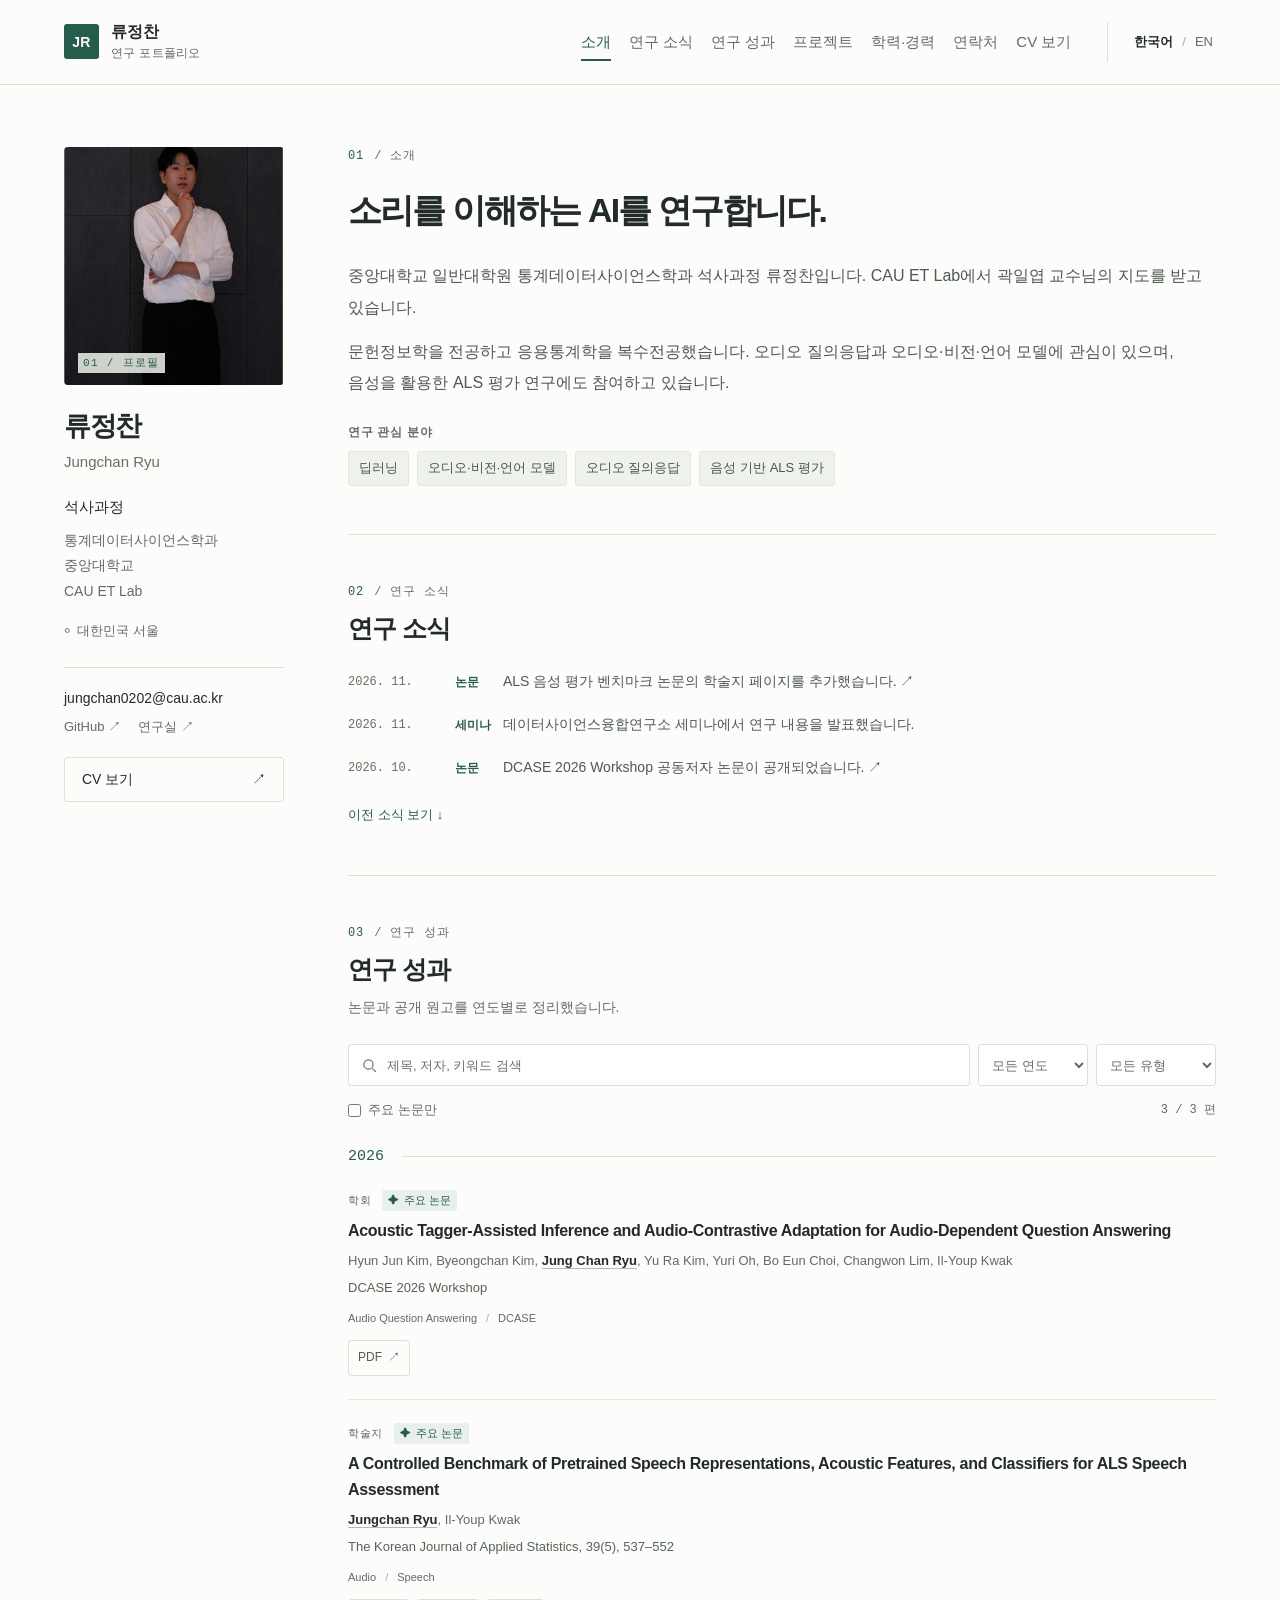
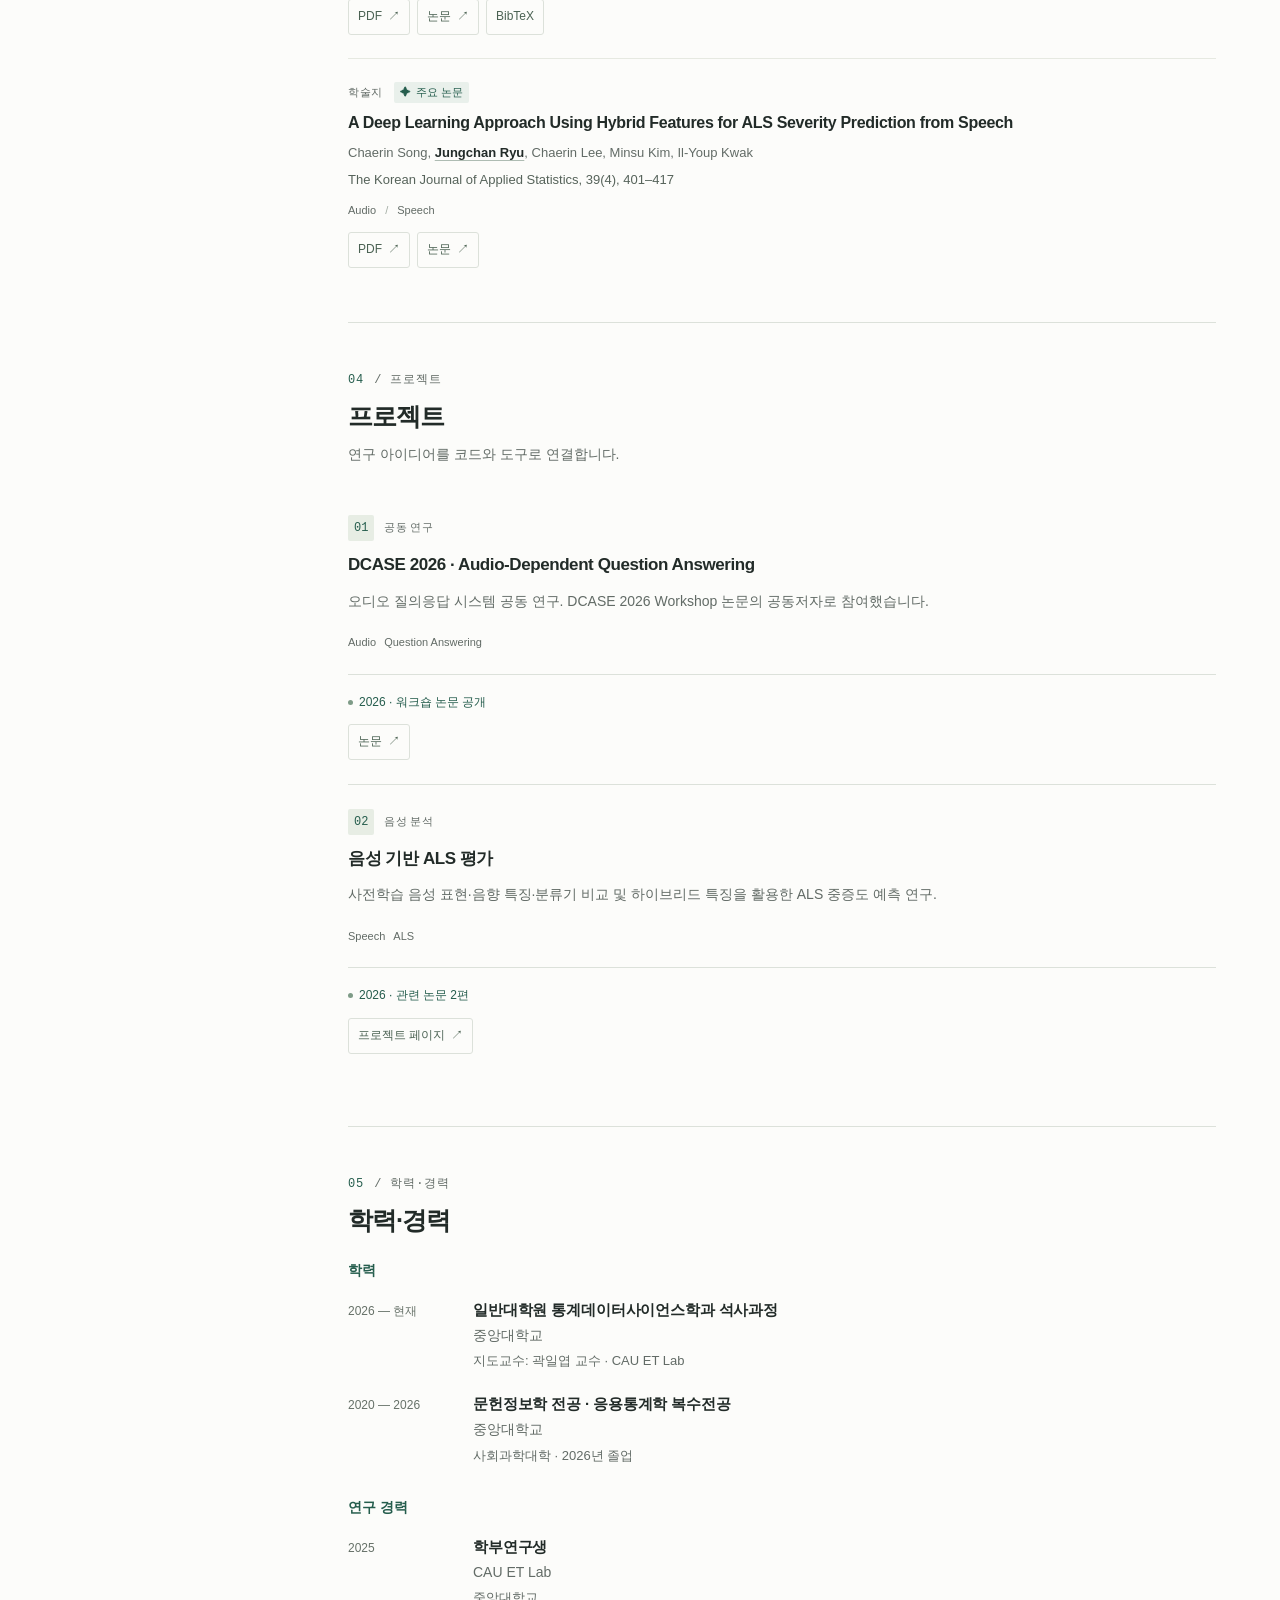
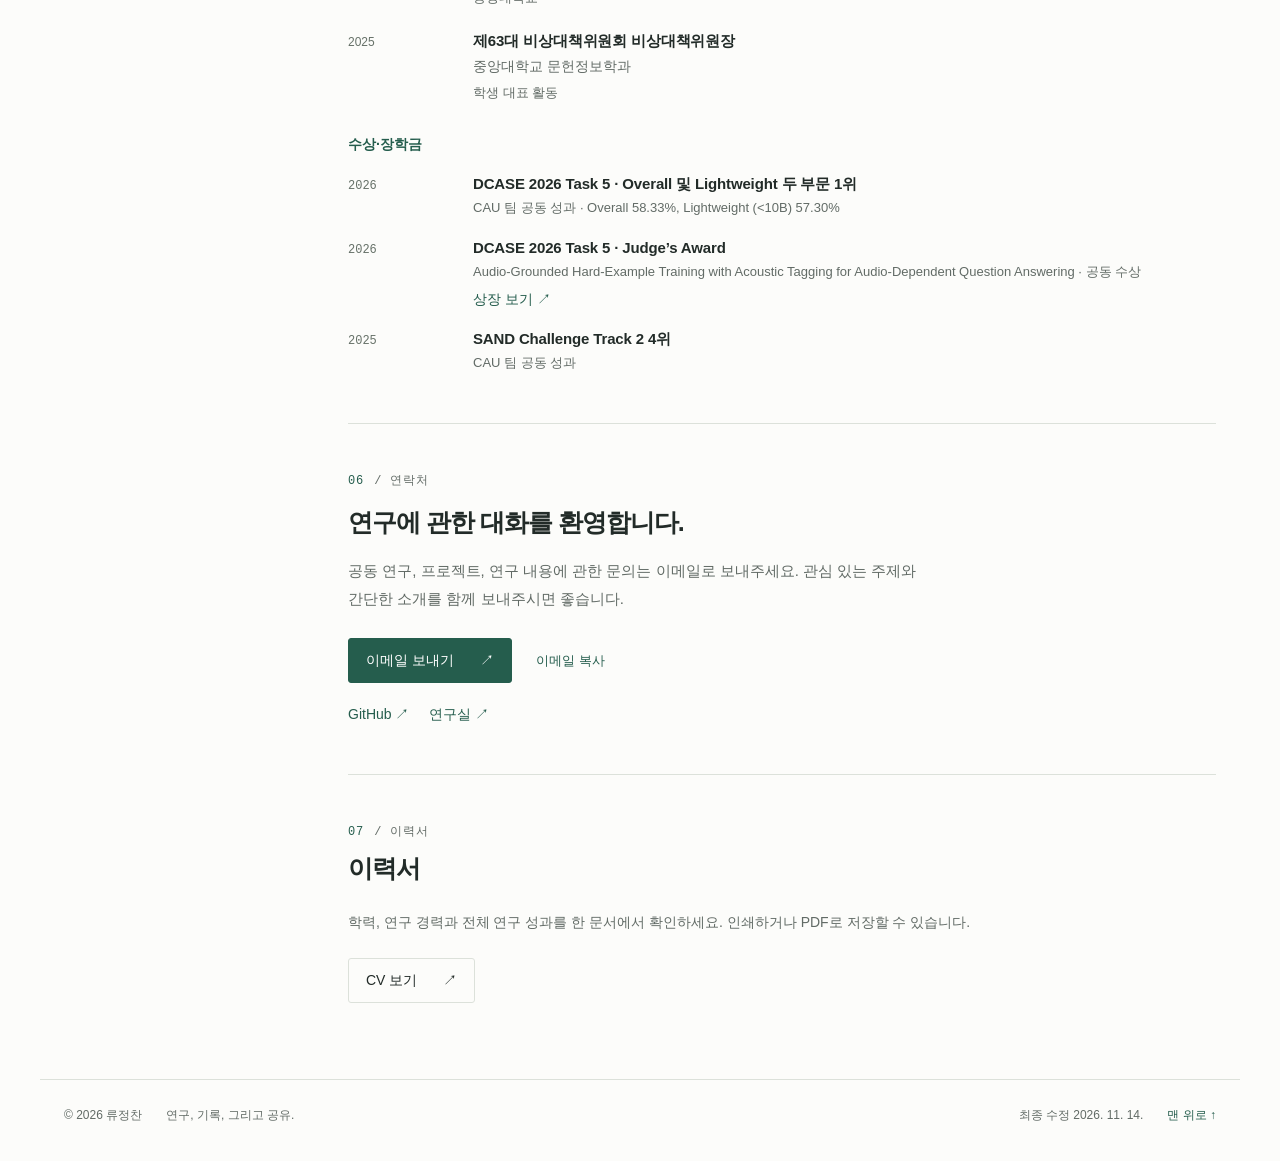
==== index.html @ 41737dcd "Create bilingual academic website" ====
<!doctype html>
<html lang="ko">
<head>
  <meta charset="utf-8">
  <meta name="viewport" content="width=device-width, initial-scale=1">
  <!-- site-meta:start (generated by tools/sync-meta.mjs) -->
  <title>류정찬 | 연구 홈페이지</title>
  <meta name="description" content="류정찬 · 중앙대학교 통계데이터사이언스학과 석사과정. 오디오 질의응답, 오디오·비전·언어 모델과 음성 분석 연구.">
  <meta name="robots" content="index, follow">
  <link rel="canonical" href="https://jc020230.github.io/">
  <meta property="og:type" content="website">
  <meta property="og:title" content="류정찬 | 연구 홈페이지">
  <meta property="og:description" content="류정찬 · 중앙대학교 통계데이터사이언스학과 석사과정. 오디오 질의응답, 오디오·비전·언어 모델과 음성 분석 연구.">
  <meta property="og:url" content="https://jc020230.github.io/">
  <meta property="og:locale" content="ko_KR">
  <!-- site-meta:end -->
  <meta name="theme-color" content="#fcfcfa">
  <link rel="icon" type="image/svg+xml" href="./assets/images/favicon.svg">
  <link rel="stylesheet" href="./assets/css/style.css">
  <script src="./assets/js/data.js" defer></script>
  <script src="./assets/js/i18n.js" defer></script>
  <script src="./assets/js/app.js" defer></script>
</head>
<body data-page="home" id="top">
  <a class="skip-link" href="#main-content" data-i18n="skip">본문으로 바로가기</a>
  <div id="demo-notice" class="demo-notice" hidden></div>
  <header class="site-header">
    <div class="header-inner">
      <a class="brand" href="./index.html" id="brand" aria-label="Home"></a>
      <button class="menu-toggle" id="menu-toggle" type="button" aria-expanded="false" aria-controls="primary-nav">
        <span class="menu-icon" aria-hidden="true"></span><span class="sr-only" data-i18n="menu">메뉴 열기</span>
      </button>
      <nav class="primary-nav" id="primary-nav" aria-label="주요 메뉴"></nav>
      <div class="language-switch" role="group" aria-label="언어 선택">
        <button type="button" data-lang="ko" aria-pressed="true" lang="ko">한국어</button>
        <span aria-hidden="true">/</span>
        <button type="button" data-lang="en" aria-pressed="false" lang="en">EN</button>
      </div>
    </div>
  </header>

  <main class="site-layout" id="main-content" tabindex="-1">
    <aside class="profile-rail" id="profile" aria-label="연구자 소개"></aside>
    <div class="main-column">
      <section id="about" class="section about-section" aria-labelledby="about-heading"></section>
      <section id="news" class="section" aria-labelledby="news-heading"></section>
      <section id="publications" class="section" aria-labelledby="publications-heading">
        <div id="publications-intro"></div>
        <form id="publication-filters" class="publication-filters" role="search">
          <div class="filter-row">
            <label class="search-field">
              <span class="sr-only" data-i18n="search">논문 검색</span>
              <svg aria-hidden="true" width="17" height="17" viewBox="0 0 24 24" fill="none"><circle cx="10.5" cy="10.5" r="6.5" stroke="currentColor" stroke-width="1.7"/><path d="m16 16 5 5" stroke="currentColor" stroke-width="1.7"/></svg>
              <input id="pub-search" type="search" autocomplete="off" placeholder="제목, 저자, 키워드 검색">
            </label>
            <label class="select-field"><span class="sr-only" data-i18n="year">연도</span><select id="pub-year"></select></label>
            <label class="select-field"><span class="sr-only" data-i18n="type">유형</span><select id="pub-type"></select></label>
          </div>
          <div class="filter-meta">
            <label class="checkbox-field"><input id="pub-selected" type="checkbox"><span data-i18n="selectedOnly">주요 논문만</span></label>
            <span id="pub-count" class="result-count" role="status" aria-live="polite" aria-atomic="true"></span>
          </div>
        </form>
        <div id="publication-list"></div>
      </section>
      <section id="projects" class="section" aria-labelledby="projects-heading"></section>
      <section id="experience" class="section" aria-labelledby="experience-heading"></section>
      <section id="contact" class="section contact-section" aria-labelledby="contact-heading"></section>
      <section id="cv" class="section cv-overview" aria-labelledby="cv-heading"></section>
    </div>
  </main>
  <footer id="site-footer" class="site-footer"></footer>
  <div id="toast" class="toast" role="status" aria-live="polite" aria-atomic="true" hidden></div>
  <noscript><div class="noscript-message">이 홈페이지는 JavaScript를 사용합니다. 브라우저에서 JavaScript를 허용해주세요.<br>This website needs JavaScript enabled to display its content.</div></noscript>
</body>
</html>
---- assets/css/style.css ----
/*
 * RESEARCH NOTES — Minimal academic portfolio
 * 색상과 폭은 아래 변수에서 수정하세요. 외부 폰트/라이브러리가 필요하지 않습니다.
 */
:root {
  --bg: #fcfcfa;
  --surface: #ffffff;
  --ink: #222b28;
  --muted: #626b66;
  --soft: #667168;
  --line: #dce1da;
  --accent: #255d4d;
  --accent-soft: #e9f0eb;
  --highlight: #eff2ec;
  --max-width: 1200px;
  --sidebar-width: 220px;
  --header-height: 84px;
  --font: -apple-system, BlinkMacSystemFont, "Segoe UI", "Noto Sans KR", "Noto Sans CJK KR", "Apple SD Gothic Neo", "Malgun Gothic", Arial, sans-serif;
  --serif: "Iowan Old Style", "Palatino Linotype", "Book Antiqua", Georgia, serif;
  --mono: "SFMono-Regular", Consolas, "Liberation Mono", monospace;
}
*, *::before, *::after { box-sizing: border-box; }
html { scroll-behavior: smooth; scroll-padding-top: 110px; }
body { margin: 0; background: var(--bg); color: var(--ink); font: 15px/1.75 var(--font); -webkit-font-smoothing: antialiased; overflow-wrap: break-word; }
body, input, button, select, textarea { font-family: var(--font); }
::selection { background: #d7e6db; color: #172a21; }
a { color: inherit; text-decoration: none; }
button, input, select { font: inherit; }
button { cursor: pointer; }
button, input, select { -webkit-tap-highlight-color: transparent; }
button:disabled { cursor: not-allowed; }
img, svg { max-width: 100%; }
img { display: block; }
h1, h2, h3, h4, p { margin: 0; }
h1, h2, h3, h4 { font-weight: 600; line-height: 1.4; }
ol, ul { margin: 0; padding: 0; list-style: none; }
[hidden] { display: none !important; }
:focus-visible { outline: 2px solid var(--accent); outline-offset: 5px; border-radius: 2px; }
.sr-only { position: absolute; width: 1px; height: 1px; margin: -1px; padding: 0; overflow: hidden; clip: rect(0, 0, 0, 0); white-space: nowrap; border: 0; }
.skip-link { position: fixed; left: 16px; top: -100px; z-index: 100; padding: 10px 16px; background: var(--accent); color: white; }
.skip-link:focus { top: 12px; }
.demo-notice { background: #edf0e9; border-bottom: 1px solid var(--line); color: #505d50; font-size: 13px; line-height: 1.6; }
.demo-inner { max-width: var(--max-width); margin: auto; padding: 7px 24px; display: flex; gap: 14px; }
.demo-inner strong { white-space: nowrap; font-weight: 600; }
.demo-inner span { opacity: .92; }
.site-header { position: sticky; top: 0; z-index: 30; border-bottom: 1px solid var(--line); background: rgba(252, 252, 250, .98);  }
.header-inner { max-width: var(--max-width); margin: auto; padding: 0 24px; min-height: var(--header-height); display: flex; align-items: center; gap: 36px; }
.brand { display: flex; align-items: center; gap: 12px; margin-right: auto; flex-shrink: 0; }
.brand-mark { background: var(--accent); color: #fff; width: 35px; height: 35px; display: grid; place-items: center; font-size: 14px; font-weight: 650; letter-spacing: .03em; border-radius: 3px; }
.brand-name { font-size: 16px; font-weight: 600; line-height: 1.3; letter-spacing: -.01em; }
.brand-name small { display: block; margin-top: 3px; font-size: 12px; font-weight: 400; color: var(--muted); letter-spacing: .025em; }
.primary-nav { display: flex; align-items: center; gap: 18px; }
.primary-nav a { padding: 9px 0; font-size: 15px; color: var(--muted); position: relative; }
.primary-nav a::after { content: ""; position: absolute; bottom: 3px; height: 2px; left: 0; width: 0; background: var(--accent); transition: width .18s; }
.primary-nav a:hover, .primary-nav a[aria-current] { color: var(--accent); }
.primary-nav a:hover::after, .primary-nav a[aria-current]::after { width: 100%; }
.language-switch { display: flex; gap: 6px; align-items: center; padding-left: 23px; border-left: 1px solid var(--line); flex-shrink: 0; }
.language-switch button { border: 0; background: transparent; padding: 6px 3px; font-size: 13px; color: var(--muted); min-height: 40px; }
.language-switch button[aria-pressed="true"] { color: var(--ink); font-weight: 700; }
.language-switch span { color: #a5aea6; font-size: 13px; }
.menu-toggle { display: none; }
.site-layout { max-width: var(--max-width); margin: auto; padding: 62px 24px 76px; display: grid; grid-template-columns: var(--sidebar-width) minmax(0, 1fr); gap: 64px; align-items: start; }
.profile-rail { position: sticky; top: 123px; min-width: 0; }
.portrait-frame { position: relative; background: #e9eeea; overflow: hidden; border-radius: 4px; aspect-ratio: 480 / 520; }
.profile-photo { width: 100%; height: 100%; object-fit: cover; }
.portrait-monogram { width: 100%; height: 100%; display: grid; place-items: center; font-family: var(--serif); font-size: 74px; color: var(--accent); }
.portrait-corner { position: absolute; bottom: 12px; left: 14px; font: 11px/1.3 var(--mono); letter-spacing: .12em; color: #255b48; padding: 3px 5px; background: rgba(240, 246, 239, .84); }
.profile-info { padding-top: 25px; }
.profile-name { font-size: 27px; font-weight: 650; letter-spacing: -.05em; line-height: 1.25; }
.profile-name-secondary { font-size: 15px; color: var(--soft); margin-top: 5px; }
.profile-role { font-size: 15px; margin-top: 19px; font-weight: 500; }
.profile-affiliation { font-size: 14px; margin-top: 7px; line-height: 1.85; color: var(--muted); }
.profile-location { font-size: 13px; color: var(--muted); margin-top: 10px; }
.profile-location span { color: var(--accent); font-size: 18px; vertical-align: -1px; margin-right: 3px; }
.profile-links { display: flex; flex-wrap: wrap; gap: 6px 17px; border-top: 1px solid var(--line); margin-top: 20px; padding-top: 18px; }
.profile-email { display: block; font-size: 14px; width: 100%; overflow-wrap: anywhere; }
.profile-email:hover, .social-link:hover { color: var(--accent); text-decoration: underline; text-underline-offset: 4px; }
.social-link { font-size: 13px; color: var(--muted); }
.button { border: 1px solid var(--line); border-radius: 3px; background: transparent; display: inline-flex; align-items: center; justify-content: center; gap: 26px; padding: 11px 17px; color: var(--ink); font-size: 14px; font-weight: 500; line-height: 1.5; min-height: 42px; transition: background .15s, border-color .15s; }
.button:hover { border-color: var(--accent); background: var(--accent-soft); }
.button-primary { color: white; border-color: var(--accent); background: var(--accent); }
.button-primary:hover { color: white; background: #1a473a; }
.button-small { padding: 8px 12px; min-height: 36px; }
.cv-link { margin-top: 18px; width: 100%; justify-content: space-between; }
.main-column { min-width: 0; }
.section { padding: 48px 0; border-bottom: 1px solid var(--line); scroll-margin-top: 105px; }
.section:first-child { padding-top: 0; }
.eyebrow { font-family: var(--mono); font-size: 12px; font-weight: 500; letter-spacing: .075em; text-transform: uppercase; color: var(--muted); display: flex; align-items: center; gap: 10px; line-height: 1.6; }
.eyebrow > span { color: var(--accent); }
.about-section h1 { font-size: clamp(28px, 2.65vw, 38px); font-weight: 600; line-height: 1.48; letter-spacing: -.055em; margin: 19px 0 25px; word-break: keep-all; text-wrap: balance; }
html[lang="en"] .about-section h1 { font-family: var(--serif); font-weight: 400; font-size: clamp(35px, 3.3vw, 49px); line-height: 1.17; letter-spacing: -.035em; }
.about-copy p { font-size: 16px; line-height: 1.95; color: #4e5952; word-break: keep-all; }
.about-copy p + p { margin-top: 13px; }
.interest-block { margin-top: 26px; }
.small-label { font-size: 12px; color: var(--muted); margin-bottom: 10px; text-transform: uppercase; letter-spacing: .06em; }
.interest-list { display: flex; flex-wrap: wrap; gap: 8px; }
.interest-list li { padding: 5px 10px; background: var(--highlight); border: 1px solid #e2e7de; border-radius: 3px; font-size: 13px; color: #43594b; }
.section-heading { display: flex; justify-content: space-between; align-items: start; margin-bottom: 25px; }
.section-heading h2 { font-size: 25px; letter-spacing: -.04em; margin-top: 10px; line-height: 1.3; }
html[lang="en"] .section-heading h2 { font-family: var(--serif); font-size: 31px; font-weight: 400; letter-spacing: -.025em; }
.section-description { color: var(--muted); font-size: 14px; margin-top: 9px; }
.news-list { display: grid; gap: 17px; }
.news-list li { display: grid; grid-template-columns: 90px minmax(0, 1fr); gap: 17px; }
.news-list time { font-family: var(--mono); font-size: 12px; color: var(--soft); padding-top: 3px; white-space: nowrap; }
.news-list li > div { display: flex; align-items: baseline; gap: 12px; }
.news-list p { font-size: 14px; line-height: 1.85; color: #4e5952; }
.news-category { color: var(--accent); font-size: 12px; font-weight: 600; white-space: nowrap; min-width: 36px; }
.news-link:hover { text-decoration: underline; text-underline-offset: 3px; }
.text-button { padding: 0; border: 0; background: transparent; color: var(--accent); font-size: 13px; line-height: 1.8; }
.text-button:hover { text-decoration: underline; text-underline-offset: 4px; }
.news-toggle { margin-top: 22px; }
.publication-filters { margin: 1px 0 24px; }
.filter-row { display: grid; grid-template-columns: minmax(0, 1fr) 110px 120px; gap: 8px; }
.search-field { border: 1px solid var(--line); background: var(--surface); display: flex; gap: 9px; align-items: center; padding: 0 12px; border-radius: 3px; }
.search-field svg { color: var(--soft); flex-shrink: 0; }
.search-field:focus-within { border-color: var(--accent); outline: 1px solid var(--accent); }
.search-field input { background: none; width: 100%; min-width: 0; border: 0; padding: 10px 0; font-size: 13px; color: var(--ink); outline: none; height: 40px; }
.search-field input::placeholder { color: var(--soft); opacity: 1; }
.select-field select { width: 100%; border: 1px solid var(--line); border-radius: 3px; height: 42px; background: var(--surface); color: var(--muted); padding: 0 9px; font-size: 13px; cursor: pointer; }
.filter-meta { display: flex; flex-wrap: wrap; justify-content: space-between; align-items: center; gap: 16px; padding-top: 13px; }
.checkbox-field { font-size: 13px; color: var(--muted); display: flex; gap: 7px; align-items: center; cursor: pointer; }
.checkbox-field input { width: 13px; height: 13px; margin: 0; accent-color: var(--accent); }
.result-count { font-size: 12px; font-family: var(--mono); color: var(--muted); }
.publication-year-group + .publication-year-group { margin-top: 24px; }
.year-heading { display: flex; align-items: center; gap: 18px; font-size: 15px; font-weight: 500; font-family: var(--mono); color: var(--accent); }
.year-heading span { flex: 1; height: 1px; background: var(--line); }
.paper-list > li { padding: 23px 0; }
.paper-list > li + li { border-top: 1px solid #e6e9e1; }
.paper-list > li:last-child { padding-bottom: 6px; }
.paper-meta { display: flex; flex-wrap: wrap; align-items: center; gap: 11px; font-size: 11px; margin-bottom: 7px; color: var(--muted); }
.type-label { text-transform: uppercase; letter-spacing: .06em; }
.selected-label { color: var(--accent); background: var(--accent-soft); border-radius: 2px; padding: 1px 6px; line-height: 1.7; }
.selected-label span { margin-right: 2px; }
.paper-title { font-size: 16px; font-weight: 600; line-height: 1.65; letter-spacing: -.02em; word-break: keep-all; }
html[lang="en"] .paper-title { letter-spacing: -.01em; line-height: 1.55; }
.paper-title-link:hover { color: var(--accent); }
.paper-authors { font-size: 13px; line-height: 1.8; margin-top: 5px; color: var(--muted); }
.author-me { color: var(--ink); font-weight: 600; text-decoration: underline; text-underline-offset: 3px; text-decoration-color: #aebcb3; }
.paper-venue { font-size: 13px; line-height: 1.85; color: #56635a; margin-top: 3px; }
.paper-note { color: var(--accent); margin-left: 10px; font-size: 12px; font-weight: 500; }
.paper-tags { display: flex; flex-wrap: wrap; gap: 9px; margin-top: 9px; font-size: 11px; color: var(--muted); }
.paper-tags span + span::before { content: "/"; padding-right: 9px; color: #a3ada4; }
.paper-actions { display: flex; flex-wrap: wrap; align-items: center; gap: 7px; margin-top: 12px; }
.paper-actions:empty { display: none; }
.resource-link { display: inline-flex; align-items: center; gap: 6px; border: 1px solid var(--line); border-radius: 3px; background: transparent; padding: 3px 9px; color: #4b6253; font-size: 12px; line-height: 1.8; min-height: 36px; }
.resource-link:hover, .resource-link[aria-expanded="true"] { background: var(--accent-soft); color: var(--accent); border-color: #bacdc0; }
.publication-panel { margin-top: 12px; padding: 16px 18px; background: #eef2ec; border-left: 2px solid #aec5b5; border-radius: 0 3px 3px 0; font-size: 14px; line-height: 1.9; color: #4a594e; }
.bib-panel-heading { display: flex; align-items: center; justify-content: space-between; margin-bottom: 8px; font-size: 12px; }
.bib-panel pre { white-space: pre-wrap; overflow-wrap: anywhere; margin: 0; font: 12px/1.75 var(--mono); }
.empty-state { text-align: center; padding: 32px 15px; color: var(--muted); font-size: 15px; border: 1px dashed var(--line); border-radius: 3px; }
.empty-state .text-button { margin-top: 12px; }
.project-grid { display: grid; grid-template-columns: 1fr; gap: 0; }
.project-card { border: 0; border-bottom: 1px solid var(--line); border-radius: 0; padding: 24px 0; display: flex; flex-direction: column; background: transparent; min-width: 0; }
.project-card:last-child { border-bottom: 0; }
.project-top { display: flex; gap: 10px; align-items: center; padding-bottom: 12px; }
.project-number { font: 12px var(--mono); color: var(--accent); background: #e7ede4; padding: 6px; border-radius: 2px; }
.project-category { font-size: 11px; text-transform: uppercase; letter-spacing: .025em; color: var(--muted); }
.project-card h3 { font-size: 17px; letter-spacing: -.025em; line-height: 1.45; margin-bottom: 10px; }
.project-card > p { font-size: 14px; line-height: 1.9; color: var(--muted); word-break: keep-all; }
.project-tags { display: flex; flex-wrap: wrap; gap: 8px; color: var(--muted); font-size: 11px; margin: 19px 0 21px; }
.project-bottom { margin-top: auto; padding-top: 13px; border-top: 1px solid var(--line); }
.project-status { font-size: 12px; color: var(--accent); }
.project-status::before { content: ""; display: inline-block; width: 5px; height: 5px; border-radius: 50%; background: #7e9b87; margin-right: 6px; vertical-align: 1px; }
.project-bottom > div { display: flex; flex-wrap: wrap; gap: 6px; }
.project-bottom > div:not(:empty) { margin-top: 10px; }
.experience-block + .experience-block { margin-top: 31px; }
.subsection-heading { font-size: 14px; font-weight: 600; margin-bottom: 18px; color: var(--accent); }
.timeline { display: grid; gap: 20px; }
.timeline li { display: grid; grid-template-columns: 104px minmax(0, 1fr); gap: 21px; }
.timeline-period { color: var(--soft); font-size: 12px; line-height: 2; }
.timeline h3, .timeline h4, .award-list h3, .award-list h4 { font-size: 15px; font-weight: 600; letter-spacing: -.01em; }
.timeline-institution { font-size: 14px; margin-top: 3px; color: var(--muted); }
.timeline-description { font-size: 13px; margin-top: 3px; color: var(--muted); }
.award-list { display: grid; gap: 17px; }
.award-list li { display: grid; grid-template-columns: 104px minmax(0, 1fr); gap: 21px; }
.award-list li > span { font-family: var(--mono); font-size: 12px; color: var(--soft); padding-top: 3px; }
.award-list p { color: var(--muted); font-size: 13px; margin-top: 3px; }
.contact-section { border-bottom: 1px solid var(--line); }
.contact-section h2 { font-size: 25px; line-height: 1.5; letter-spacing: -.04em; margin: 13px 0 15px; }
html[lang="en"] .contact-section h2 { font-family: var(--serif); font-size: 32px; font-weight: 400; }
.contact-section > p:not(.eyebrow) { font-size: 15px; color: var(--muted); max-width: 600px; line-height: 1.9; word-break: keep-all; }
.contact-actions { display: flex; align-items: center; gap: 24px; margin-top: 24px; }
.contact-links { display: flex; flex-wrap: wrap; gap: 20px; margin-top: 19px; }
.text-link { color: var(--accent); font-size: 14px; }
.text-link:hover { text-decoration: underline; text-underline-offset: 4px; }
.site-footer { max-width: var(--max-width); margin: auto; padding: 25px 24px 35px; border-top: 1px solid var(--line); display: flex; align-items: center; justify-content: space-between; gap: 20px; font-size: 12px; color: var(--muted); }
.site-footer > div { display: flex; gap: 24px; align-items: center; }
.site-footer a { color: var(--accent); }
.toast { position: fixed; bottom: 24px; left: 50%; transform: translateX(-50%); background: var(--ink); color: white; max-width: calc(100% - 32px); padding: 12px 20px; border-radius: 4px; box-shadow: 0 4px 20px #0002; font-size: 14px; z-index: 80; }
.clipboard-helper { position: fixed; left: -9999px; top: 0; }
.noscript-message { padding: 30px; margin: 30px auto; max-width: 750px; border: 1px solid var(--line); background: #fff; color: #552c1a; }
.example-label { font-size: 11px; font-weight: 500; color: #6a5541; }
.cv-overview { border-bottom: 0; padding-bottom: 0; }
#interests, #awards { scroll-margin-top: 110px; }
/* Curriculum vitae */
.cv-toolbar { gap: 22px; }
.back-link { font-size: 14px; color: var(--muted); }
.cv-sheet { max-width: 950px; margin: 42px auto 65px; padding: 50px 56px; border: 1px solid var(--line); background: white; border-radius: 3px; }
.cv-title-block { display: flex; justify-content: space-between; gap: 25px; padding-bottom: 25px; border-bottom: 2px solid var(--ink); }
.cv-title-block h1 { font-size: 38px; letter-spacing: -.04em; margin-top: 9px; }
.cv-secondary-name { color: var(--muted); margin-top: 4px; font-size: 15px; }
.cv-contact { text-align: right; color: var(--muted); font-size: 13px; line-height: 1.9; }
.cv-social { display: flex; gap: 18px; margin: 15px 0 0; flex-wrap: wrap; }
.cv-social:empty { display: none; }
.cv-section { margin-top: 29px; }
.cv-section > h2 { font-size: 16px; color: var(--accent); border-bottom: 1px solid var(--line); padding-bottom: 7px; margin-bottom: 17px; }
.cv-section > p { font-size: 14px; }
.cv-publications > li + li { margin-top: 20px; }
.paper-compact .paper-title { font-size: 15px; line-height: 1.6; }
.paper-compact .paper-meta { margin-bottom: 4px; }
.paper-compact .paper-authors, .paper-compact .paper-venue { font-size: 12px; }
.cv-project + .cv-project { margin-top: 20px; }
.cv-project h3 { font-size: 15px; margin-bottom: 5px; }
.cv-project p { font-size: 13px; color: var(--muted); }
.cv-update { font-size: 12px; color: var(--muted); margin-top: 35px; }
/* Tablet */
@media (max-width: 1050px) {
  :root { --sidebar-width: 210px; }
  .site-layout { gap: 45px; padding-top: 45px; }
  .header-inner { gap: 24px; }
  .primary-nav { gap: 18px; }
  .language-switch { padding-left: 15px; }
  .about-section h1 { font-size: 30px; }
  html[lang="en"] .about-section h1 { font-size: 40px; }
  .project-grid { grid-template-columns: 1fr; }
  .project-card { padding: 22px 0; }
  .project-top { padding-bottom: 15px; }
  .cv-sheet { margin-left: 24px; margin-right: 24px; }
}
@media (min-width: 1051px) and (max-height: 800px) {
  .profile-rail { position: static; }
}
/* Mobile */
@media (max-width: 1050px) {
  :root { --header-height: 70px; }
  html { scroll-padding-top: 85px; }
  .demo-inner { padding: 7px 20px; gap: 10px; font-size: 11px; }
  .header-inner { padding: 0 20px; gap: 14px; flex-wrap: wrap; position: relative; }
  .brand-mark { width: 31px; height: 31px; font-size: 12px; }
  .brand-name { font-size: 14px; }
  .brand-name small { font-size: 11px; }
  .language-switch { padding-left: 12px; gap: 5px; }
  .language-switch button { font-size: 12px; }
  .menu-toggle { width: 34px; height: 40px; display: grid; place-items: center; border: none; background: none; padding: 8px; order: 2; }
  .menu-icon { display: block; width: 18px; height: 11px; border-top: 1.5px solid var(--ink); border-bottom: 1.5px solid var(--ink); }
  .menu-toggle[aria-expanded="true"] .menu-icon { border-bottom: 0; transform: translateY(4px) rotate(45deg); }
  .menu-toggle[aria-expanded="true"] .menu-icon::after { content: ""; display: block; width: 18px; border-top: 1.5px solid var(--ink); transform: rotate(-90deg) translateX(1px); }
  .primary-nav { display: none; position: absolute; top: 100%; left: 0; right: 0; background: var(--bg); padding: 14px 24px 20px; border-bottom: 1px solid var(--line); box-shadow: 0 12px 18px #1b342a08; }
  .primary-nav.is-open { display: grid; grid-template-columns: repeat(2, 1fr); gap: 5px 25px; }
  .primary-nav a { font-size: 15px; }
  .site-layout { display: block; padding: 31px 24px 54px; }
  .profile-rail { position: static; display: grid; grid-template-columns: 113px minmax(0, 1fr); gap: 0 21px; padding-bottom: 30px; margin-bottom: 30px; border-bottom: 1px solid var(--line); }
  .portrait-frame { grid-row: 1 / 2; margin-top: 4px; }
  .portrait-corner { left: 6px; bottom: 6px; font-size: 8px; padding: 2px 3px; }
  .portrait-monogram { font-size: 48px; }
  .profile-info { padding: 0; }
  .profile-name { font-size: 24px; }
  .profile-name-secondary { font-size: 13px; margin-top: 2px; }
  .profile-role { font-size: 13px; margin-top: 9px; }
  .profile-affiliation { font-size: 12px; margin-top: 3px; }
  .profile-location { font-size: 12px; margin-top: 4px; }
  .profile-links { grid-column: 1 / -1; margin-top: 18px; padding-top: 0; border: 0; align-items: center; gap: 7px 18px; }
  .profile-email { width: auto; font-size: 13px; }
  .cv-link { grid-column: 1 / -1; margin-top: 14px; width: 100%; padding: 8px 13px; min-height: 37px; }
  .section { padding: 34px 0; scroll-margin-top: 85px; }
  .about-section h1 { font-size: clamp(25px, 5.7vw, 34px); margin-top: 15px; margin-bottom: 20px; line-height: 1.55; }
  html[lang="en"] .about-section h1 { font-size: clamp(32px, 8vw, 42px); line-height: 1.2; }
  .about-copy p { font-size: 15px; line-height: 1.95; }
  .interest-block { margin-top: 22px; }
  .interest-list { gap: 6px; }
  .interest-list li { font-size: 12px; padding: 4px 8px; }
  .section-heading { margin-bottom: 21px; }
  .section-heading h2 { font-size: 23px; margin-top: 8px; }
  html[lang="en"] .section-heading h2 { font-size: 28px; }
  .section-description { font-size: 13px; }
  .news-list { gap: 18px; }
  .news-list li { grid-template-columns: 77px minmax(0, 1fr); gap: 12px; }
  .news-list li > div { display: block; }
  .news-list time { font-size: 11px; padding-top: 2px; }
  .news-category { display: block; margin-bottom: 4px; font-size: 11px; }
  .news-list p { font-size: 13px; }
  .filter-row { grid-template-columns: 1fr 1fr; }
  .search-field { grid-column: 1 / -1; }
  .filter-meta { gap: 10px; }
  .paper-title { font-size: 15px; }
  .paper-authors, .paper-venue { font-size: 13px; }
  .paper-note { display: block; margin: 3px 0 0; }
  .paper-list > li { padding: 22px 0; }
  .resource-link { min-height: 40px; padding: 5px 10px; }
  .paper-tags { font-size: 11px; }
  .project-grid { grid-template-columns: 1fr; gap: 13px; }
  .project-card { padding: 21px 0; }
  .timeline li, .award-list li { grid-template-columns: 82px minmax(0, 1fr); gap: 14px; }
  .timeline h3, .timeline h4, .award-list h3, .award-list h4 { font-size: 14px; }
  .timeline-period { font-size: 11px; }
  .timeline-description, .award-list p { font-size: 12px; }
  .contact-section { padding-bottom: 34px; }
  .contact-section h2 { font-size: 23px; }
  .contact-section > p:not(.eyebrow) { font-size: 14px; }
  .site-footer { display: block; margin: 0 24px; padding: 22px 0 30px; font-size: 11px; }
  .site-footer > div { justify-content: space-between; gap: 12px; }
  .site-footer > div + div { margin-top: 9px; }
  .cv-toolbar { padding: 12px 18px; gap: 10px; flex-wrap: wrap; }
  .cv-toolbar #print-cv { order: 3; flex-basis: 100%; }
  .cv-toolbar .brand { margin-right: auto; }
  .cv-toolbar .brand-name small { display: none; }
  .cv-toolbar .back-link { display: none; }
  .cv-toolbar .button { font-size: 12px; padding: 7px 9px; }
  .cv-toolbar .language-switch { padding-left: 10px; }
  .cv-sheet { margin: 22px 16px 40px; padding: 25px 21px; }
  .cv-title-block { display: block; }
  .cv-title-block h1 { font-size: 30px; }
  .cv-contact { text-align: left; margin-top: 17px; font-size: 12px; }
  .cv-section > h2 { font-size: 15px; }
}
@media (max-width: 360px) {
  .header-inner { gap: 9px; padding-left: 16px; padding-right: 16px; }
  .brand-name small { font-size: 10px; }
  .site-layout { padding-left: 18px; padding-right: 18px; }
  .profile-rail { grid-template-columns: 95px minmax(0, 1fr); gap: 0 16px; }
  .cv-toolbar .brand-name { display: none; }
  .cv-sheet { padding: 21px 16px; }
}
@media (prefers-reduced-motion: reduce) {
  html { scroll-behavior: auto; }
  *, *::before, *::after { transition: none !important; animation: none !important; }
}
@media print {
  @page { size: A4; margin: 16mm; }
  body { background: white; color: #111; font-size: 10pt; }
  .site-header, .skip-link, .site-footer, .toast, .paper-actions, .profile-rail, .publication-filters, .news-toggle { display: none !important; }
  .demo-notice { display: block; background: white; color: #444; border: 1px solid #aaa; margin-bottom: 12px; }
  .demo-notice[hidden] { display: none !important; }
  .demo-inner { padding: 5px 9px; font-size: 8pt; }
  .cv-sheet { width: auto; max-width: none; margin: 0; border: 0; border-radius: 0; padding: 0; }
  .cv-title-block { display: flex; padding-bottom: 15px; }
  .cv-contact { text-align: right; margin: 0; }
  .cv-section { margin-top: 20px; }
  .cv-section > h2 { break-after: avoid; font-size: 12pt; margin-bottom: 12px; }
  .cv-title-block h1 { font-size: 26pt; }
  .paper, .timeline li, .award-list li, .cv-project { break-inside: avoid; }
  .cv-publications > li + li { margin-top: 13px; }
  .cv-publications .paper-meta { font-size: 7pt; }
  .cv-publications .paper-title { font-size: 10pt; }
  .cv-publications .paper-authors, .cv-publications .paper-venue { font-size: 8pt; }
  .site-layout { display: block; max-width: none; padding: 0; }
  .section { padding: 18px 0; }
  .section h1 { font-size: 22pt; }
  a { color: inherit; }
}
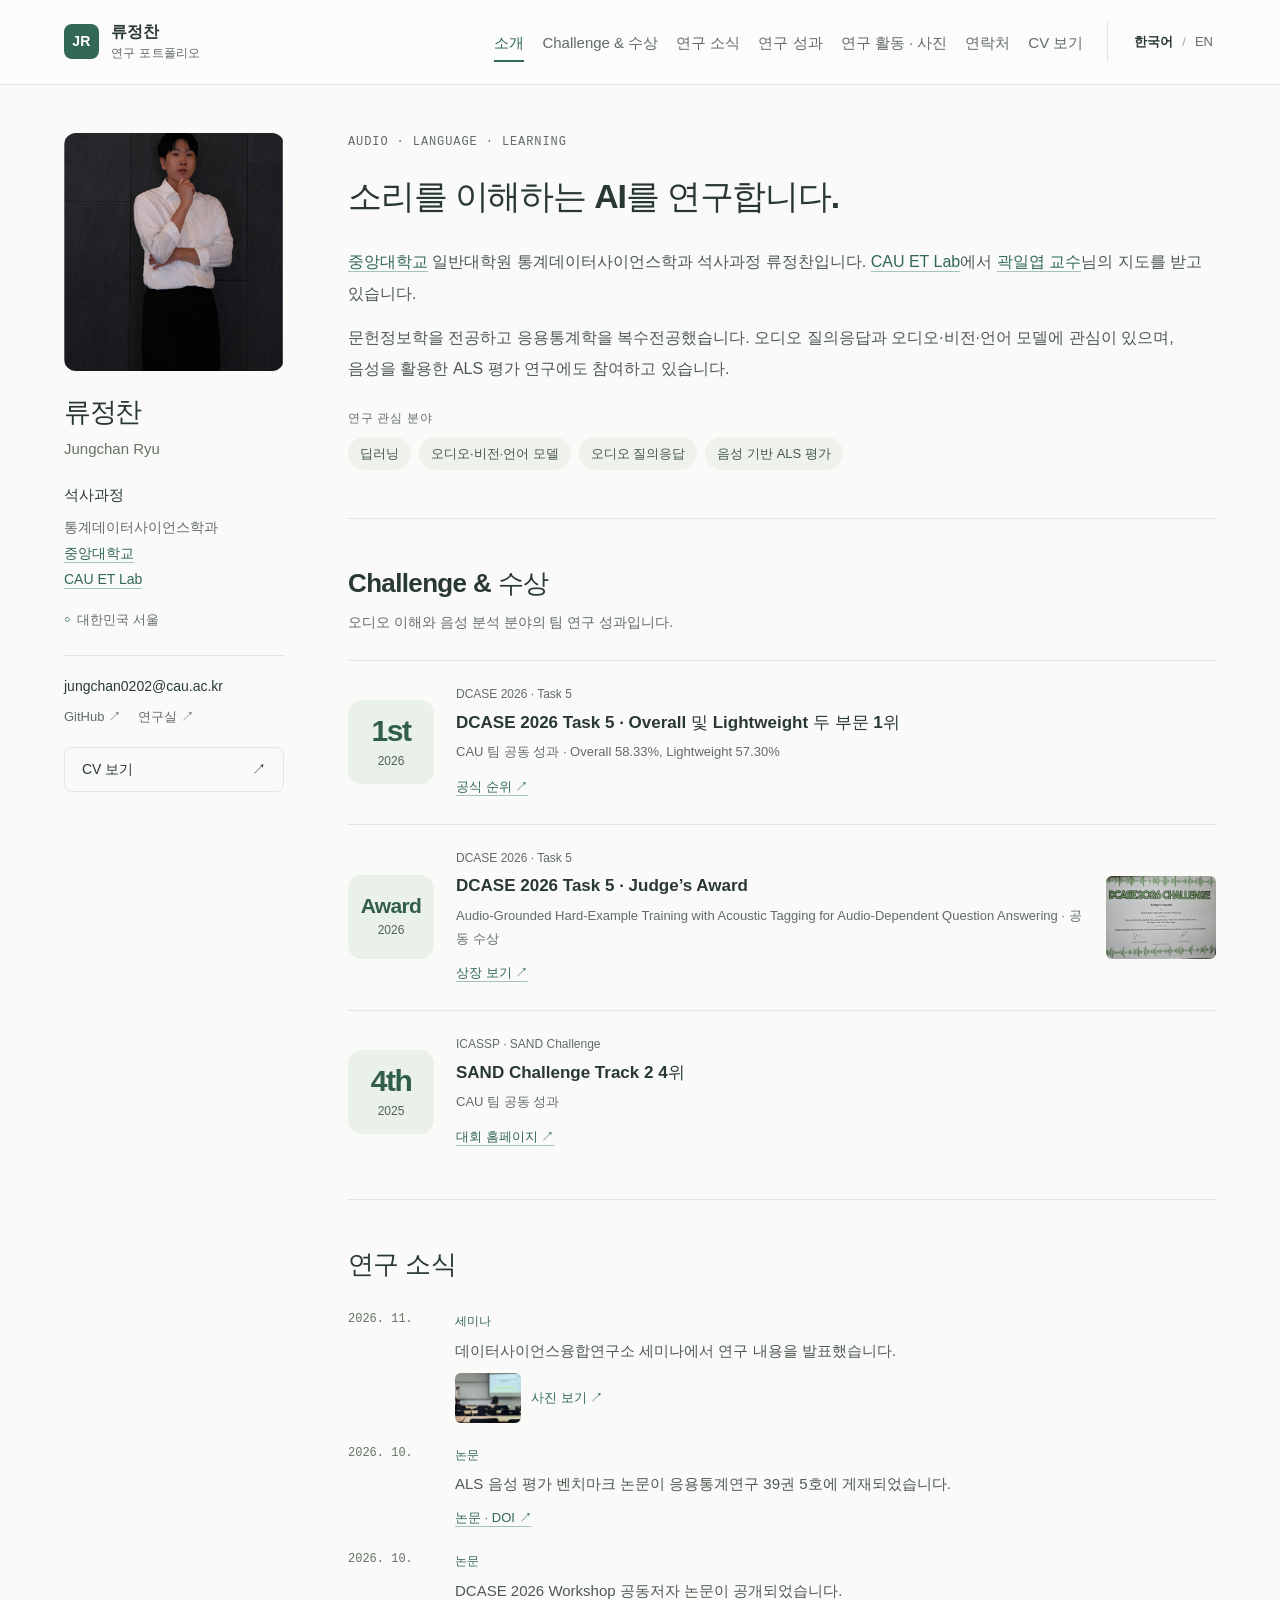
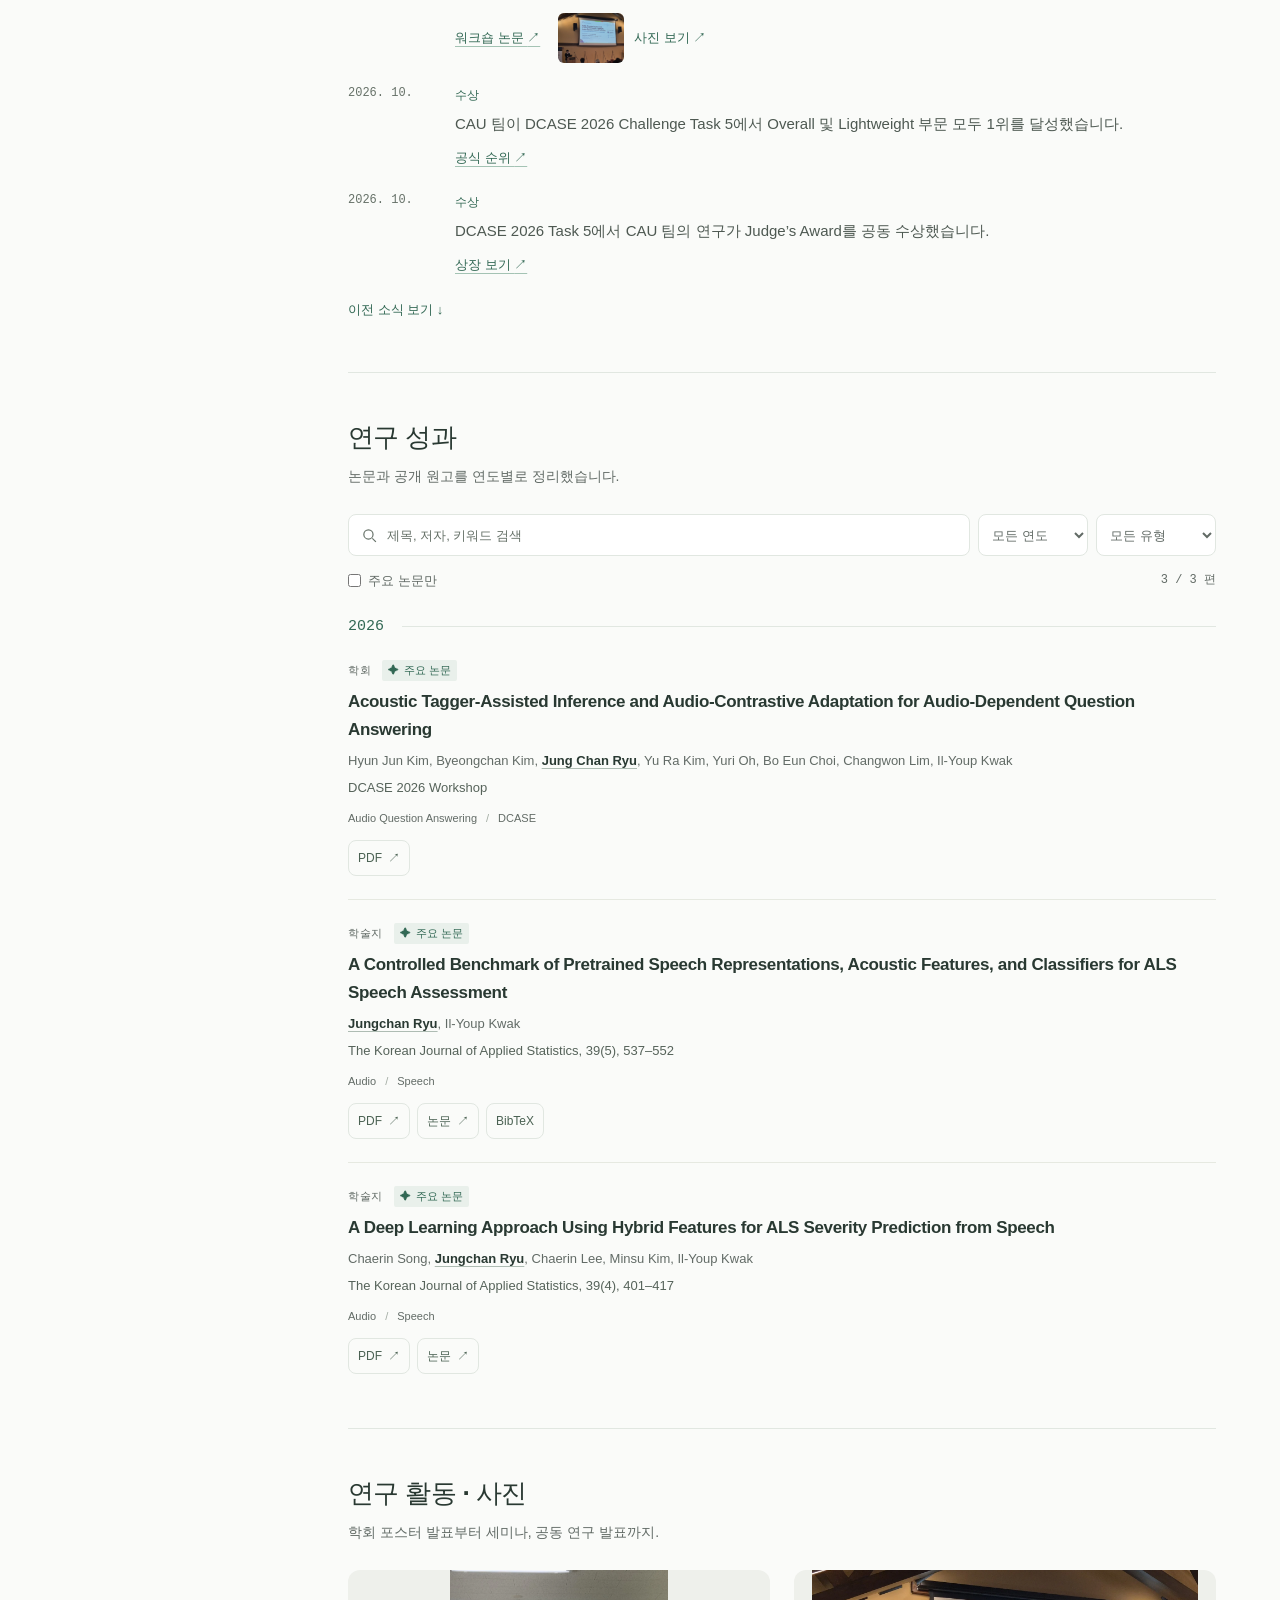
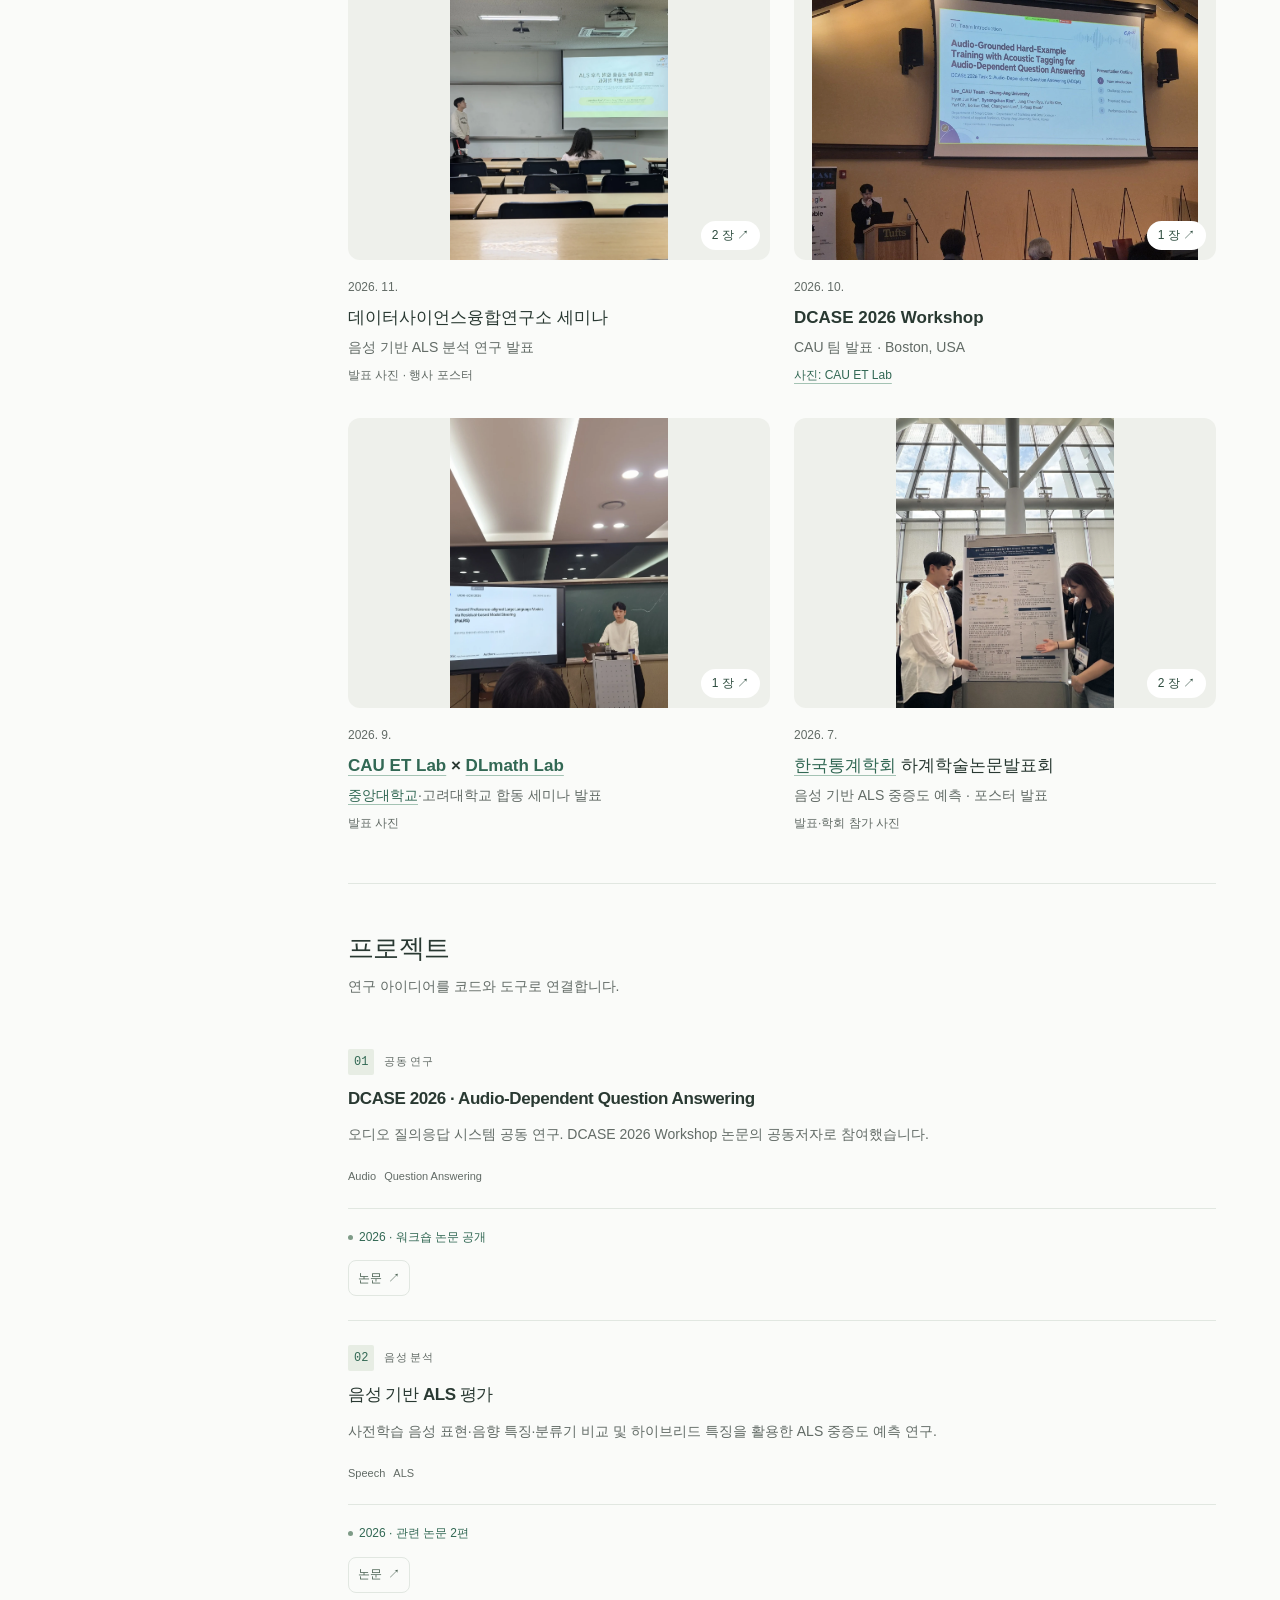
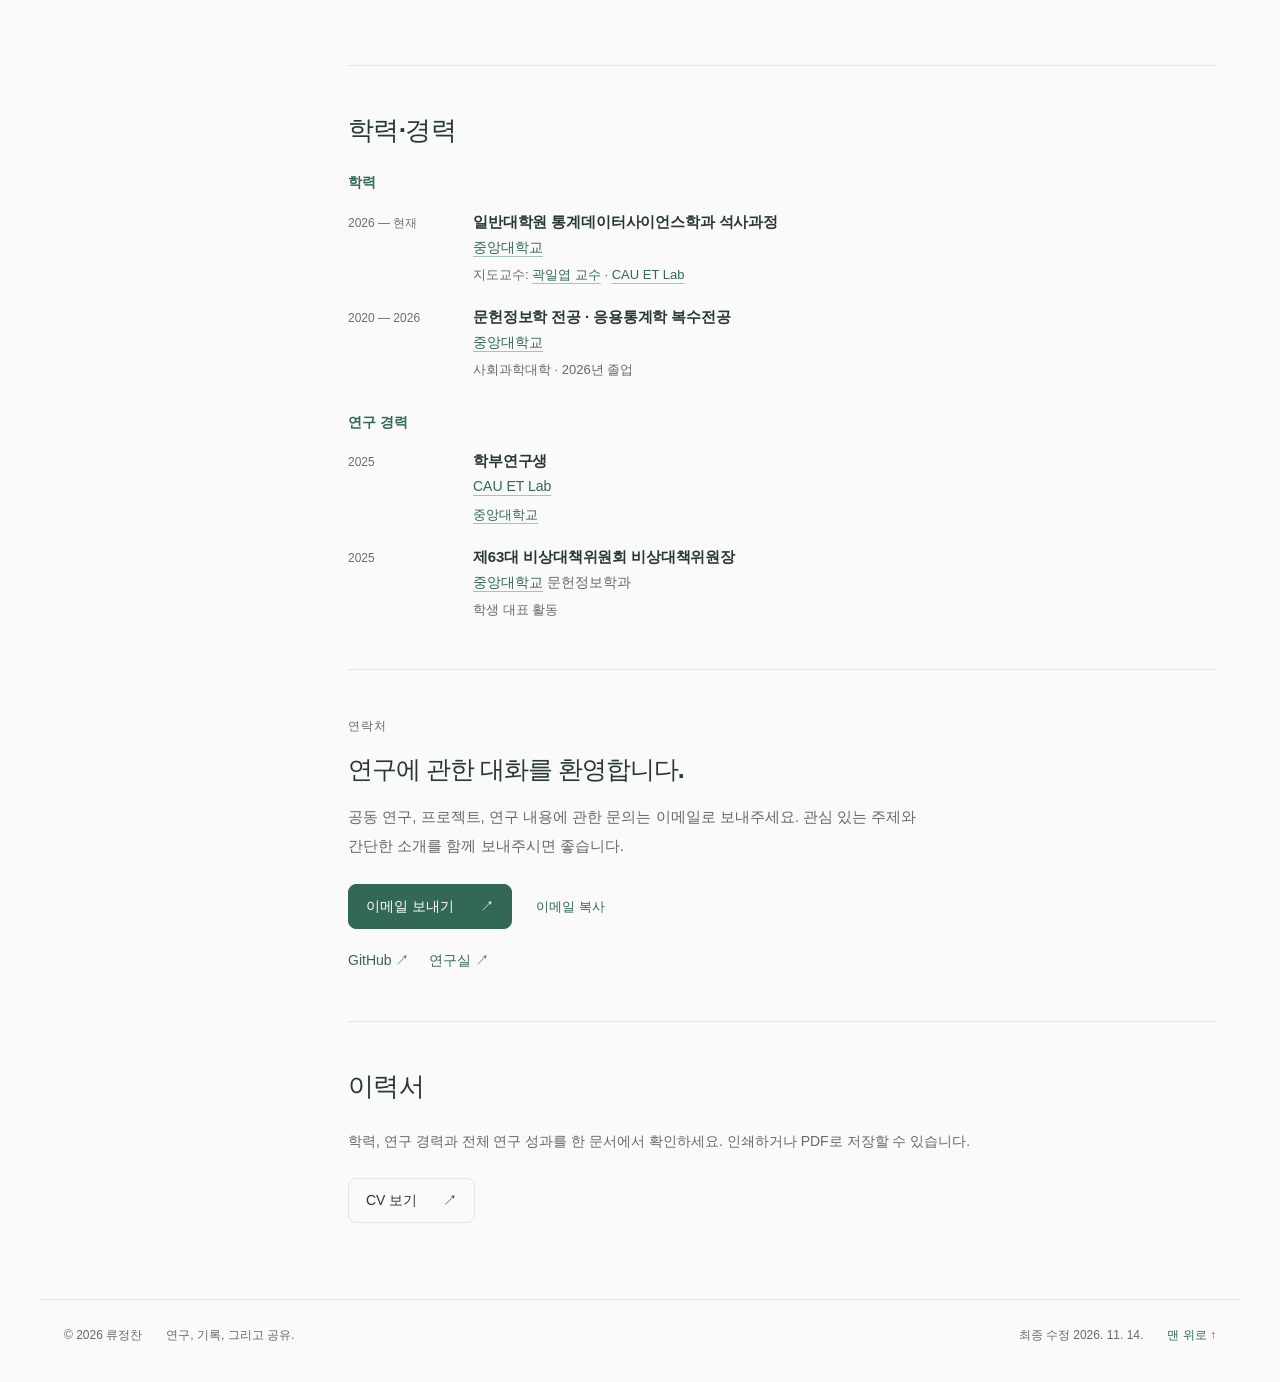
==== commit 1c84ccaf: "Refine typography and add research photos and challenge results" ====
--- a/index.html
+++ b/index.html
@@ -43,6 +43,7 @@
     <aside class="profile-rail" id="profile" aria-label="연구자 소개"></aside>
     <div class="main-column">
       <section id="about" class="section about-section" aria-labelledby="about-heading"></section>
+      <section id="challenges" class="section" aria-labelledby="challenges-heading"></section>
       <section id="news" class="section" aria-labelledby="news-heading"></section>
       <section id="publications" class="section" aria-labelledby="publications-heading">
         <div id="publications-intro"></div>
@@ -63,12 +64,19 @@
         </form>
         <div id="publication-list"></div>
       </section>
+      <section id="gallery" class="section" aria-labelledby="gallery-heading"></section>
       <section id="projects" class="section" aria-labelledby="projects-heading"></section>
       <section id="experience" class="section" aria-labelledby="experience-heading"></section>
       <section id="contact" class="section contact-section" aria-labelledby="contact-heading"></section>
       <section id="cv" class="section cv-overview" aria-labelledby="cv-heading"></section>
     </div>
   </main>
+  <dialog id="photo-dialog" class="photo-dialog" aria-labelledby="photo-dialog-title">
+    <div class="photo-dialog-header"><h2 id="photo-dialog-title"></h2><button type="button" class="button" data-action="close-photo" data-i18n="closePhotos" autofocus>닫기</button></div>
+    <img id="photo-dialog-image" alt="">
+    <p id="photo-dialog-caption"></p>
+    <div class="photo-dialog-controls"><button type="button" class="button" data-action="previous-photo" data-i18n="previousPhoto">이전 사진</button><span id="photo-dialog-count" aria-live="polite"></span><button type="button" class="button" data-action="next-photo" data-i18n="nextPhoto">다음 사진</button></div>
+  </dialog>
   <footer id="site-footer" class="site-footer"></footer>
   <div id="toast" class="toast" role="status" aria-live="polite" aria-atomic="true" hidden></div>
   <noscript><div class="noscript-message">이 홈페이지는 JavaScript를 사용합니다. 브라우저에서 JavaScript를 허용해주세요.<br>This website needs JavaScript enabled to display its content.</div></noscript>
--- a/assets/css/style.css
+++ b/assets/css/style.css
@@ -1,27 +1,34 @@
+@font-face {
+  font-family: "Pretendard";
+  src: url("../fonts/PretendardVariable.woff2") format("woff2");
+  font-weight: 100 900;
+  font-style: normal;
+  font-display: swap;
+}
 /*
  * RESEARCH NOTES — Minimal academic portfolio
  * 색상과 폭은 아래 변수에서 수정하세요. 외부 폰트/라이브러리가 필요하지 않습니다.
  */
 :root {
-  --bg: #fcfcfa;
+  --bg: #fafbf9;
   --surface: #ffffff;
-  --ink: #222b28;
+  --ink: #293932;
   --muted: #626b66;
   --soft: #667168;
-  --line: #dce1da;
-  --accent: #255d4d;
+  --line: #e1e7e1;
+  --accent: #326854;
   --accent-soft: #e9f0eb;
   --highlight: #eff2ec;
   --max-width: 1200px;
   --sidebar-width: 220px;
   --header-height: 84px;
-  --font: -apple-system, BlinkMacSystemFont, "Segoe UI", "Noto Sans KR", "Noto Sans CJK KR", "Apple SD Gothic Neo", "Malgun Gothic", Arial, sans-serif;
+  --font: "Pretendard", -apple-system, BlinkMacSystemFont, "Segoe UI", "Noto Sans KR", "Noto Sans CJK KR", "Apple SD Gothic Neo", "Malgun Gothic", Arial, sans-serif;
   --serif: "Iowan Old Style", "Palatino Linotype", "Book Antiqua", Georgia, serif;
   --mono: "SFMono-Regular", Consolas, "Liberation Mono", monospace;
 }
 *, *::before, *::after { box-sizing: border-box; }
 html { scroll-behavior: smooth; scroll-padding-top: 110px; }
-body { margin: 0; background: var(--bg); color: var(--ink); font: 15px/1.75 var(--font); -webkit-font-smoothing: antialiased; overflow-wrap: break-word; }
+body { margin: 0; background: var(--bg); color: var(--ink); font: 16px/1.8 var(--font); -webkit-font-smoothing: antialiased; overflow-wrap: break-word; }
 body, input, button, select, textarea { font-family: var(--font); }
 ::selection { background: #d7e6db; color: #172a21; }
 a { color: inherit; text-decoration: none; }
@@ -32,7 +39,7 @@
 img, svg { max-width: 100%; }
 img { display: block; }
 h1, h2, h3, h4, p { margin: 0; }
-h1, h2, h3, h4 { font-weight: 600; line-height: 1.4; }
+h1, h2, h3, h4 { font-weight: 550; line-height: 1.4; }
 ol, ul { margin: 0; padding: 0; list-style: none; }
 [hidden] { display: none !important; }
 :focus-visible { outline: 2px solid var(--accent); outline-offset: 5px; border-radius: 2px; }
@@ -44,9 +51,9 @@
 .demo-inner strong { white-space: nowrap; font-weight: 600; }
 .demo-inner span { opacity: .92; }
 .site-header { position: sticky; top: 0; z-index: 30; border-bottom: 1px solid var(--line); background: rgba(252, 252, 250, .98);  }
-.header-inner { max-width: var(--max-width); margin: auto; padding: 0 24px; min-height: var(--header-height); display: flex; align-items: center; gap: 36px; }
+.header-inner { max-width: var(--max-width); margin: auto; padding: 0 24px; min-height: var(--header-height); display: flex; align-items: center; gap: 24px; }
 .brand { display: flex; align-items: center; gap: 12px; margin-right: auto; flex-shrink: 0; }
-.brand-mark { background: var(--accent); color: #fff; width: 35px; height: 35px; display: grid; place-items: center; font-size: 14px; font-weight: 650; letter-spacing: .03em; border-radius: 3px; }
+.brand-mark { background: var(--accent); color: #fff; width: 35px; height: 35px; display: grid; place-items: center; font-size: 14px; font-weight: 550; letter-spacing: .03em; border-radius: 8px; }
 .brand-name { font-size: 16px; font-weight: 600; line-height: 1.3; letter-spacing: -.01em; }
 .brand-name small { display: block; margin-top: 3px; font-size: 12px; font-weight: 400; color: var(--muted); letter-spacing: .025em; }
 .primary-nav { display: flex; align-items: center; gap: 18px; }
@@ -59,14 +66,14 @@
 .language-switch button[aria-pressed="true"] { color: var(--ink); font-weight: 700; }
 .language-switch span { color: #a5aea6; font-size: 13px; }
 .menu-toggle { display: none; }
-.site-layout { max-width: var(--max-width); margin: auto; padding: 62px 24px 76px; display: grid; grid-template-columns: var(--sidebar-width) minmax(0, 1fr); gap: 64px; align-items: start; }
+.site-layout { max-width: var(--max-width); margin: auto; padding: 48px 24px 76px; display: grid; grid-template-columns: var(--sidebar-width) minmax(0, 1fr); gap: 64px; align-items: start; }
 .profile-rail { position: sticky; top: 123px; min-width: 0; }
-.portrait-frame { position: relative; background: #e9eeea; overflow: hidden; border-radius: 4px; aspect-ratio: 480 / 520; }
+.portrait-frame { position: relative; background: #e9eeea; overflow: hidden; border-radius: 12px; aspect-ratio: 480 / 520; }
 .profile-photo { width: 100%; height: 100%; object-fit: cover; }
-.portrait-monogram { width: 100%; height: 100%; display: grid; place-items: center; font-family: var(--serif); font-size: 74px; color: var(--accent); }
+.portrait-monogram { width: 100%; height: 100%; display: grid; place-items: center; font-family: var(--font); font-size: 74px; color: var(--accent); }
 .portrait-corner { position: absolute; bottom: 12px; left: 14px; font: 11px/1.3 var(--mono); letter-spacing: .12em; color: #255b48; padding: 3px 5px; background: rgba(240, 246, 239, .84); }
 .profile-info { padding-top: 25px; }
-.profile-name { font-size: 27px; font-weight: 650; letter-spacing: -.05em; line-height: 1.25; }
+.profile-name { font-size: 27px; font-weight: 550; letter-spacing: -.05em; line-height: 1.25; }
 .profile-name-secondary { font-size: 15px; color: var(--soft); margin-top: 5px; }
 .profile-role { font-size: 15px; margin-top: 19px; font-weight: 500; }
 .profile-affiliation { font-size: 14px; margin-top: 7px; line-height: 1.85; color: var(--muted); }
@@ -76,7 +83,7 @@
 .profile-email { display: block; font-size: 14px; width: 100%; overflow-wrap: anywhere; }
 .profile-email:hover, .social-link:hover { color: var(--accent); text-decoration: underline; text-underline-offset: 4px; }
 .social-link { font-size: 13px; color: var(--muted); }
-.button { border: 1px solid var(--line); border-radius: 3px; background: transparent; display: inline-flex; align-items: center; justify-content: center; gap: 26px; padding: 11px 17px; color: var(--ink); font-size: 14px; font-weight: 500; line-height: 1.5; min-height: 42px; transition: background .15s, border-color .15s; }
+.button { border: 1px solid var(--line); border-radius: 8px; background: transparent; display: inline-flex; align-items: center; justify-content: center; gap: 26px; padding: 11px 17px; color: var(--ink); font-size: 14px; font-weight: 500; line-height: 1.5; min-height: 42px; transition: background .15s, border-color .15s; }
 .button:hover { border-color: var(--accent); background: var(--accent-soft); }
 .button-primary { color: white; border-color: var(--accent); background: var(--accent); }
 .button-primary:hover { color: white; background: #1a473a; }
@@ -87,23 +94,23 @@
 .section:first-child { padding-top: 0; }
 .eyebrow { font-family: var(--mono); font-size: 12px; font-weight: 500; letter-spacing: .075em; text-transform: uppercase; color: var(--muted); display: flex; align-items: center; gap: 10px; line-height: 1.6; }
 .eyebrow > span { color: var(--accent); }
-.about-section h1 { font-size: clamp(28px, 2.65vw, 38px); font-weight: 600; line-height: 1.48; letter-spacing: -.055em; margin: 19px 0 25px; word-break: keep-all; text-wrap: balance; }
-html[lang="en"] .about-section h1 { font-family: var(--serif); font-weight: 400; font-size: clamp(35px, 3.3vw, 49px); line-height: 1.17; letter-spacing: -.035em; }
+.about-section h1 { font-size: clamp(28px, 2.65vw, 36px); font-weight: 550; line-height: 1.48; letter-spacing: -.035em; margin: 19px 0 25px; word-break: keep-all; text-wrap: balance; }
+html[lang="en"] .about-section h1 { font-family: var(--font); font-weight: 400; font-size: clamp(32px, 3vw, 42px); line-height: 1.17; letter-spacing: -.035em; }
 .about-copy p { font-size: 16px; line-height: 1.95; color: #4e5952; word-break: keep-all; }
 .about-copy p + p { margin-top: 13px; }
 .interest-block { margin-top: 26px; }
 .small-label { font-size: 12px; color: var(--muted); margin-bottom: 10px; text-transform: uppercase; letter-spacing: .06em; }
 .interest-list { display: flex; flex-wrap: wrap; gap: 8px; }
-.interest-list li { padding: 5px 10px; background: var(--highlight); border: 1px solid #e2e7de; border-radius: 3px; font-size: 13px; color: #43594b; }
+.interest-list li { padding: 5px 12px; background: var(--highlight); border: 0; border-radius: 20px; font-size: 13px; color: #43594b; }
 .section-heading { display: flex; justify-content: space-between; align-items: start; margin-bottom: 25px; }
-.section-heading h2 { font-size: 25px; letter-spacing: -.04em; margin-top: 10px; line-height: 1.3; }
-html[lang="en"] .section-heading h2 { font-family: var(--serif); font-size: 31px; font-weight: 400; letter-spacing: -.025em; }
+.section-heading h2 { font-size: 26px; letter-spacing: -.025em; margin-top: 0; line-height: 1.3; }
+html[lang="en"] .section-heading h2 { font-family: var(--font); font-size: 27px; font-weight: 550; letter-spacing: -.025em; }
 .section-description { color: var(--muted); font-size: 14px; margin-top: 9px; }
 .news-list { display: grid; gap: 17px; }
 .news-list li { display: grid; grid-template-columns: 90px minmax(0, 1fr); gap: 17px; }
 .news-list time { font-family: var(--mono); font-size: 12px; color: var(--soft); padding-top: 3px; white-space: nowrap; }
-.news-list li > div { display: flex; align-items: baseline; gap: 12px; }
-.news-list p { font-size: 14px; line-height: 1.85; color: #4e5952; }
+.news-list li > div { display: block; }
+.news-list p { font-size: 15px; line-height: 1.85; color: #4e5952; }
 .news-category { color: var(--accent); font-size: 12px; font-weight: 600; white-space: nowrap; min-width: 36px; }
 .news-link:hover { text-decoration: underline; text-underline-offset: 3px; }
 .text-button { padding: 0; border: 0; background: transparent; color: var(--accent); font-size: 13px; line-height: 1.8; }
@@ -111,12 +118,12 @@
 .news-toggle { margin-top: 22px; }
 .publication-filters { margin: 1px 0 24px; }
 .filter-row { display: grid; grid-template-columns: minmax(0, 1fr) 110px 120px; gap: 8px; }
-.search-field { border: 1px solid var(--line); background: var(--surface); display: flex; gap: 9px; align-items: center; padding: 0 12px; border-radius: 3px; }
+.search-field { border: 1px solid var(--line); background: var(--surface); display: flex; gap: 9px; align-items: center; padding: 0 12px; border-radius: 8px; }
 .search-field svg { color: var(--soft); flex-shrink: 0; }
 .search-field:focus-within { border-color: var(--accent); outline: 1px solid var(--accent); }
 .search-field input { background: none; width: 100%; min-width: 0; border: 0; padding: 10px 0; font-size: 13px; color: var(--ink); outline: none; height: 40px; }
 .search-field input::placeholder { color: var(--soft); opacity: 1; }
-.select-field select { width: 100%; border: 1px solid var(--line); border-radius: 3px; height: 42px; background: var(--surface); color: var(--muted); padding: 0 9px; font-size: 13px; cursor: pointer; }
+.select-field select { width: 100%; border: 1px solid var(--line); border-radius: 8px; height: 42px; background: var(--surface); color: var(--muted); padding: 0 9px; font-size: 13px; cursor: pointer; }
 .filter-meta { display: flex; flex-wrap: wrap; justify-content: space-between; align-items: center; gap: 16px; padding-top: 13px; }
 .checkbox-field { font-size: 13px; color: var(--muted); display: flex; gap: 7px; align-items: center; cursor: pointer; }
 .checkbox-field input { width: 13px; height: 13px; margin: 0; accent-color: var(--accent); }
@@ -131,7 +138,7 @@
 .type-label { text-transform: uppercase; letter-spacing: .06em; }
 .selected-label { color: var(--accent); background: var(--accent-soft); border-radius: 2px; padding: 1px 6px; line-height: 1.7; }
 .selected-label span { margin-right: 2px; }
-.paper-title { font-size: 16px; font-weight: 600; line-height: 1.65; letter-spacing: -.02em; word-break: keep-all; }
+.paper-title { font-size: 17px; font-weight: 550; line-height: 1.65; letter-spacing: -.02em; word-break: keep-all; }
 html[lang="en"] .paper-title { letter-spacing: -.01em; line-height: 1.55; }
 .paper-title-link:hover { color: var(--accent); }
 .paper-authors { font-size: 13px; line-height: 1.8; margin-top: 5px; color: var(--muted); }
@@ -142,12 +149,12 @@
 .paper-tags span + span::before { content: "/"; padding-right: 9px; color: #a3ada4; }
 .paper-actions { display: flex; flex-wrap: wrap; align-items: center; gap: 7px; margin-top: 12px; }
 .paper-actions:empty { display: none; }
-.resource-link { display: inline-flex; align-items: center; gap: 6px; border: 1px solid var(--line); border-radius: 3px; background: transparent; padding: 3px 9px; color: #4b6253; font-size: 12px; line-height: 1.8; min-height: 36px; }
+.resource-link { display: inline-flex; align-items: center; gap: 6px; border: 1px solid var(--line); border-radius: 8px; background: transparent; padding: 3px 9px; color: #4b6253; font-size: 12px; line-height: 1.8; min-height: 36px; }
 .resource-link:hover, .resource-link[aria-expanded="true"] { background: var(--accent-soft); color: var(--accent); border-color: #bacdc0; }
 .publication-panel { margin-top: 12px; padding: 16px 18px; background: #eef2ec; border-left: 2px solid #aec5b5; border-radius: 0 3px 3px 0; font-size: 14px; line-height: 1.9; color: #4a594e; }
 .bib-panel-heading { display: flex; align-items: center; justify-content: space-between; margin-bottom: 8px; font-size: 12px; }
 .bib-panel pre { white-space: pre-wrap; overflow-wrap: anywhere; margin: 0; font: 12px/1.75 var(--mono); }
-.empty-state { text-align: center; padding: 32px 15px; color: var(--muted); font-size: 15px; border: 1px dashed var(--line); border-radius: 3px; }
+.empty-state { text-align: center; padding: 32px 15px; color: var(--muted); font-size: 15px; border: 1px dashed var(--line); border-radius: 8px; }
 .empty-state .text-button { margin-top: 12px; }
 .project-grid { display: grid; grid-template-columns: 1fr; gap: 0; }
 .project-card { border: 0; border-bottom: 1px solid var(--line); border-radius: 0; padding: 24px 0; display: flex; flex-direction: column; background: transparent; min-width: 0; }
@@ -177,7 +184,7 @@
 .award-list p { color: var(--muted); font-size: 13px; margin-top: 3px; }
 .contact-section { border-bottom: 1px solid var(--line); }
 .contact-section h2 { font-size: 25px; line-height: 1.5; letter-spacing: -.04em; margin: 13px 0 15px; }
-html[lang="en"] .contact-section h2 { font-family: var(--serif); font-size: 32px; font-weight: 400; }
+html[lang="en"] .contact-section h2 { font-family: var(--font); font-size: 32px; font-weight: 400; }
 .contact-section > p:not(.eyebrow) { font-size: 15px; color: var(--muted); max-width: 600px; line-height: 1.9; word-break: keep-all; }
 .contact-actions { display: flex; align-items: center; gap: 24px; margin-top: 24px; }
 .contact-links { display: flex; flex-wrap: wrap; gap: 20px; margin-top: 19px; }
@@ -186,7 +193,7 @@
 .site-footer { max-width: var(--max-width); margin: auto; padding: 25px 24px 35px; border-top: 1px solid var(--line); display: flex; align-items: center; justify-content: space-between; gap: 20px; font-size: 12px; color: var(--muted); }
 .site-footer > div { display: flex; gap: 24px; align-items: center; }
 .site-footer a { color: var(--accent); }
-.toast { position: fixed; bottom: 24px; left: 50%; transform: translateX(-50%); background: var(--ink); color: white; max-width: calc(100% - 32px); padding: 12px 20px; border-radius: 4px; box-shadow: 0 4px 20px #0002; font-size: 14px; z-index: 80; }
+.toast { position: fixed; bottom: 24px; left: 50%; transform: translateX(-50%); background: var(--ink); color: white; max-width: calc(100% - 32px); padding: 12px 20px; border-radius: 12px; box-shadow: 0 4px 20px #0002; font-size: 14px; z-index: 80; }
 .clipboard-helper { position: fixed; left: -9999px; top: 0; }
 .noscript-message { padding: 30px; margin: 30px auto; max-width: 750px; border: 1px solid var(--line); background: #fff; color: #552c1a; }
 .example-label { font-size: 11px; font-weight: 500; color: #6a5541; }
@@ -195,7 +202,7 @@
 /* Curriculum vitae */
 .cv-toolbar { gap: 22px; }
 .back-link { font-size: 14px; color: var(--muted); }
-.cv-sheet { max-width: 950px; margin: 42px auto 65px; padding: 50px 56px; border: 1px solid var(--line); background: white; border-radius: 3px; }
+.cv-sheet { max-width: 950px; margin: 42px auto 65px; padding: 50px 56px; border: 1px solid var(--line); background: white; border-radius: 8px; }
 .cv-title-block { display: flex; justify-content: space-between; gap: 25px; padding-bottom: 25px; border-bottom: 2px solid var(--ink); }
 .cv-title-block h1 { font-size: 38px; letter-spacing: -.04em; margin-top: 9px; }
 .cv-secondary-name { color: var(--muted); margin-top: 4px; font-size: 15px; }
@@ -213,6 +220,64 @@
 .cv-project h3 { font-size: 15px; margin-bottom: 5px; }
 .cv-project p { font-size: 13px; color: var(--muted); }
 .cv-update { font-size: 12px; color: var(--muted); margin-top: 35px; }
+
+/* Linked prose, achievements, and photo albums */
+.inline-link { color: var(--accent); text-decoration: underline; text-decoration-color: #a4c3b4; text-underline-offset: 4px; text-decoration-thickness: 1px; }
+.inline-link:hover { color: #1c4939; text-decoration-color: currentColor; }
+.profile-affiliation .inline-link { display: inline; }
+.news-category { display: inline-block; margin-bottom: 4px; font-weight: 500; }
+.news-resources { display: flex; flex-wrap: wrap; align-items: center; gap: 10px 18px; margin-top: 8px; font-size: 13px; }
+.news-resources:empty { display: none; }
+.photo-preview { display: inline-flex; align-items: center; gap: 10px; padding: 0; border: 0; background: none; color: var(--accent); font-size: 13px; text-align: left; }
+.photo-preview img { width: 66px; height: 50px; object-fit: cover; object-position: center 65%; border-radius: 6px; }
+.challenge-list { border-top: 1px solid var(--line); }
+.challenge-row { display: grid; grid-template-columns: 86px minmax(0, 1fr) auto; align-items: center; gap: 22px; padding: 23px 0; border-bottom: 1px solid var(--line); }
+.challenge-row:last-child { border-bottom: 0; padding-bottom: 0; }
+.challenge-rank { display: flex; flex-direction: column; align-items: center; justify-content: center; gap: 2px; min-height: 84px; border-radius: 14px; background: #eaf1e9; color: #315e49; }
+.challenge-rank strong { font-size: 30px; font-weight: 550; letter-spacing: -.05em; line-height: 1.2; }
+.challenge-row:nth-child(2) .challenge-rank strong { font-size: 21px; letter-spacing: -.03em; }
+.challenge-rank span { font-size: 12px; color: #506352; }
+.challenge-event { font-size: 12px; color: var(--muted); margin-bottom: 4px; }
+.challenge-row h3 { font-size: 17px; font-weight: 550; line-height: 1.5; }
+.challenge-description { font-size: 13px; color: var(--muted); margin: 5px 0 8px; }
+.challenge-row .inline-link { font-size: 13px; }
+.challenge-certificate img { width: 110px; height: 83px; object-fit: contain; border-radius: 6px; }
+.gallery-grid { display: grid; grid-template-columns: 1fr 1fr; gap: 32px 24px; }
+.gallery-item { margin: 0; min-width: 0; }
+.gallery-image { position: relative; width: 100%; padding: 0; border: 0; border-radius: 12px; overflow: hidden; background: #eef0eb; display: block; }
+.gallery-image img { width: 100%; height: 290px; object-fit: contain; }
+.photo-count { position: absolute; bottom: 10px; right: 10px; background: #fff; color: #2c4b3d; border-radius: 20px; padding: 4px 11px; font-size: 12px; }
+.gallery-item figcaption { padding-top: 12px; }
+.gallery-item time { font-size: 12px; color: var(--muted); }
+.gallery-item h3 { font-size: 17px; margin: 4px 0; line-height: 1.5; }
+.gallery-item p { font-size: 14px; color: var(--muted); }
+.gallery-item small { display: block; margin-top: 5px; color: var(--muted); font-size: 12px; }
+.photo-dialog { border: 0; border-radius: 16px; padding: 20px; width: min(1000px, calc(100% - 28px)); max-height: calc(100dvh - 28px); color: var(--ink); background: var(--bg); }
+.photo-dialog::backdrop { background: #14231de0; }
+body:has(.photo-dialog[open]) { overflow: hidden; }
+.photo-dialog-header { display: flex; align-items: center; justify-content: space-between; gap: 15px; margin-bottom: 14px; }
+.photo-dialog-header h2 { font-size: 18px; }
+#photo-dialog-image { width: 100%; height: min(65dvh, 760px); object-fit: contain; }
+#photo-dialog-caption { font-size: 14px; text-align: center; margin-top: 12px; }
+.photo-dialog-controls { display: flex; justify-content: center; align-items: center; gap: 20px; margin-top: 14px; }
+#photo-dialog-count { min-width: 50px; text-align: center; font-size: 13px; }
+@media (max-width: 600px) {
+ .challenge-row { grid-template-columns: 62px minmax(0, 1fr); gap: 14px; }
+ .challenge-rank { min-height: 70px; border-radius: 12px; }
+ .challenge-rank strong { font-size: 26px; }
+ .challenge-row:nth-child(2) .challenge-rank strong { font-size: 17px; }
+ .challenge-row h3 { font-size: 16px; }
+ .challenge-certificate { grid-column: 2; }
+ .gallery-grid { grid-template-columns: 1fr; gap: 28px; }
+ .gallery-image img { height: 330px; }
+ .news-list p { font-size: 15px; }
+ .photo-dialog { padding: 14px; }
+ .photo-dialog-controls { gap: 10px; }
+ .photo-dialog-controls .button { padding: 8px 12px; font-size: 13px; }
+ .photo-dialog-header h2 { font-size: 16px; }
+ .photo-dialog-header .button { flex-shrink: 0; }
+}
+
 /* Tablet */
 @media (max-width: 1050px) {
   :root { --sidebar-width: 210px; }
@@ -264,7 +329,7 @@
   .cv-link { grid-column: 1 / -1; margin-top: 14px; width: 100%; padding: 8px 13px; min-height: 37px; }
   .section { padding: 34px 0; scroll-margin-top: 85px; }
   .about-section h1 { font-size: clamp(25px, 5.7vw, 34px); margin-top: 15px; margin-bottom: 20px; line-height: 1.55; }
-  html[lang="en"] .about-section h1 { font-size: clamp(32px, 8vw, 42px); line-height: 1.2; }
+  html[lang="en"] .about-section h1 { font-size: clamp(30px, 7vw, 38px); line-height: 1.2; }
   .about-copy p { font-size: 15px; line-height: 1.95; }
   .interest-block { margin-top: 22px; }
   .interest-list { gap: 6px; }
@@ -278,7 +343,7 @@
   .news-list li > div { display: block; }
   .news-list time { font-size: 11px; padding-top: 2px; }
   .news-category { display: block; margin-bottom: 4px; font-size: 11px; }
-  .news-list p { font-size: 13px; }
+  .news-list p { font-size: 15px; }
   .filter-row { grid-template-columns: 1fr 1fr; }
   .search-field { grid-column: 1 / -1; }
   .filter-meta { gap: 10px; }
@@ -347,4 +412,5 @@
   .section { padding: 18px 0; }
   .section h1 { font-size: 22pt; }
   a { color: inherit; }
-}
+  .photo-dialog, .gallery-grid, .photo-preview { display: none !important; }
+}
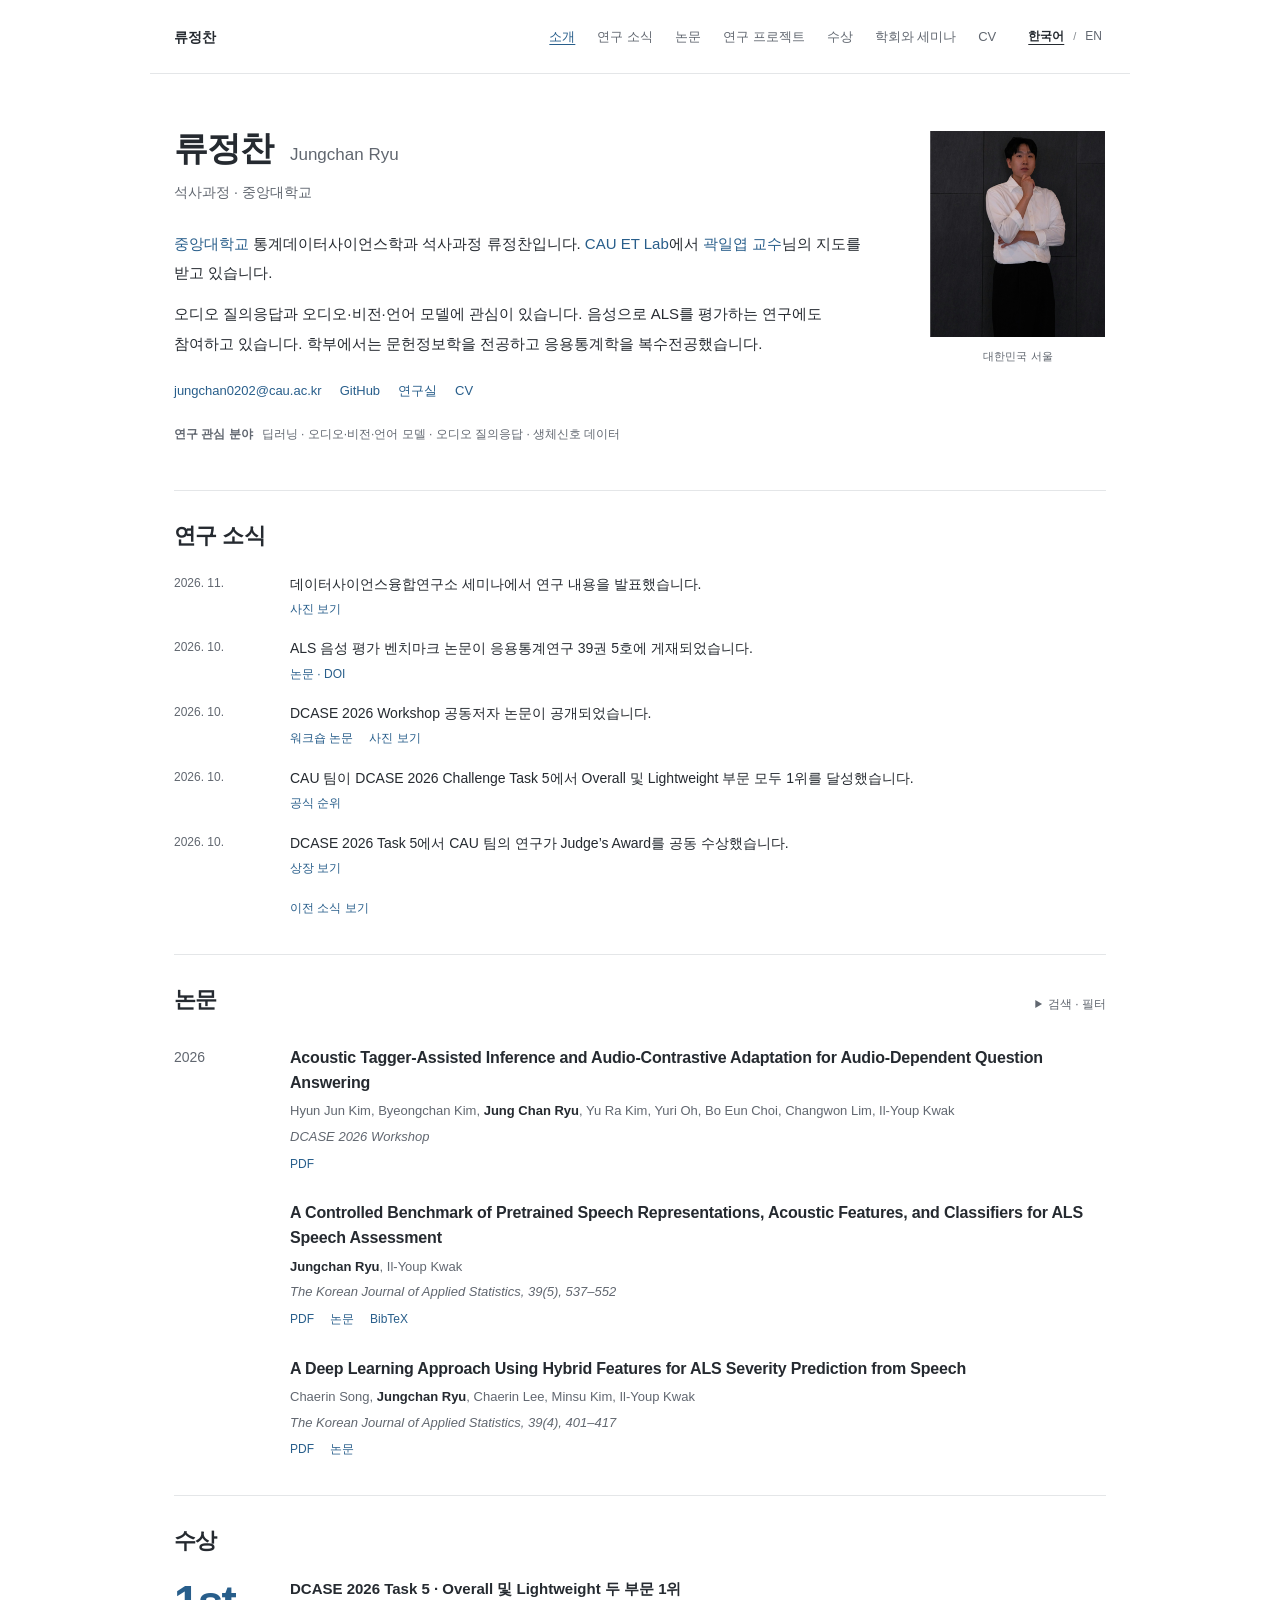
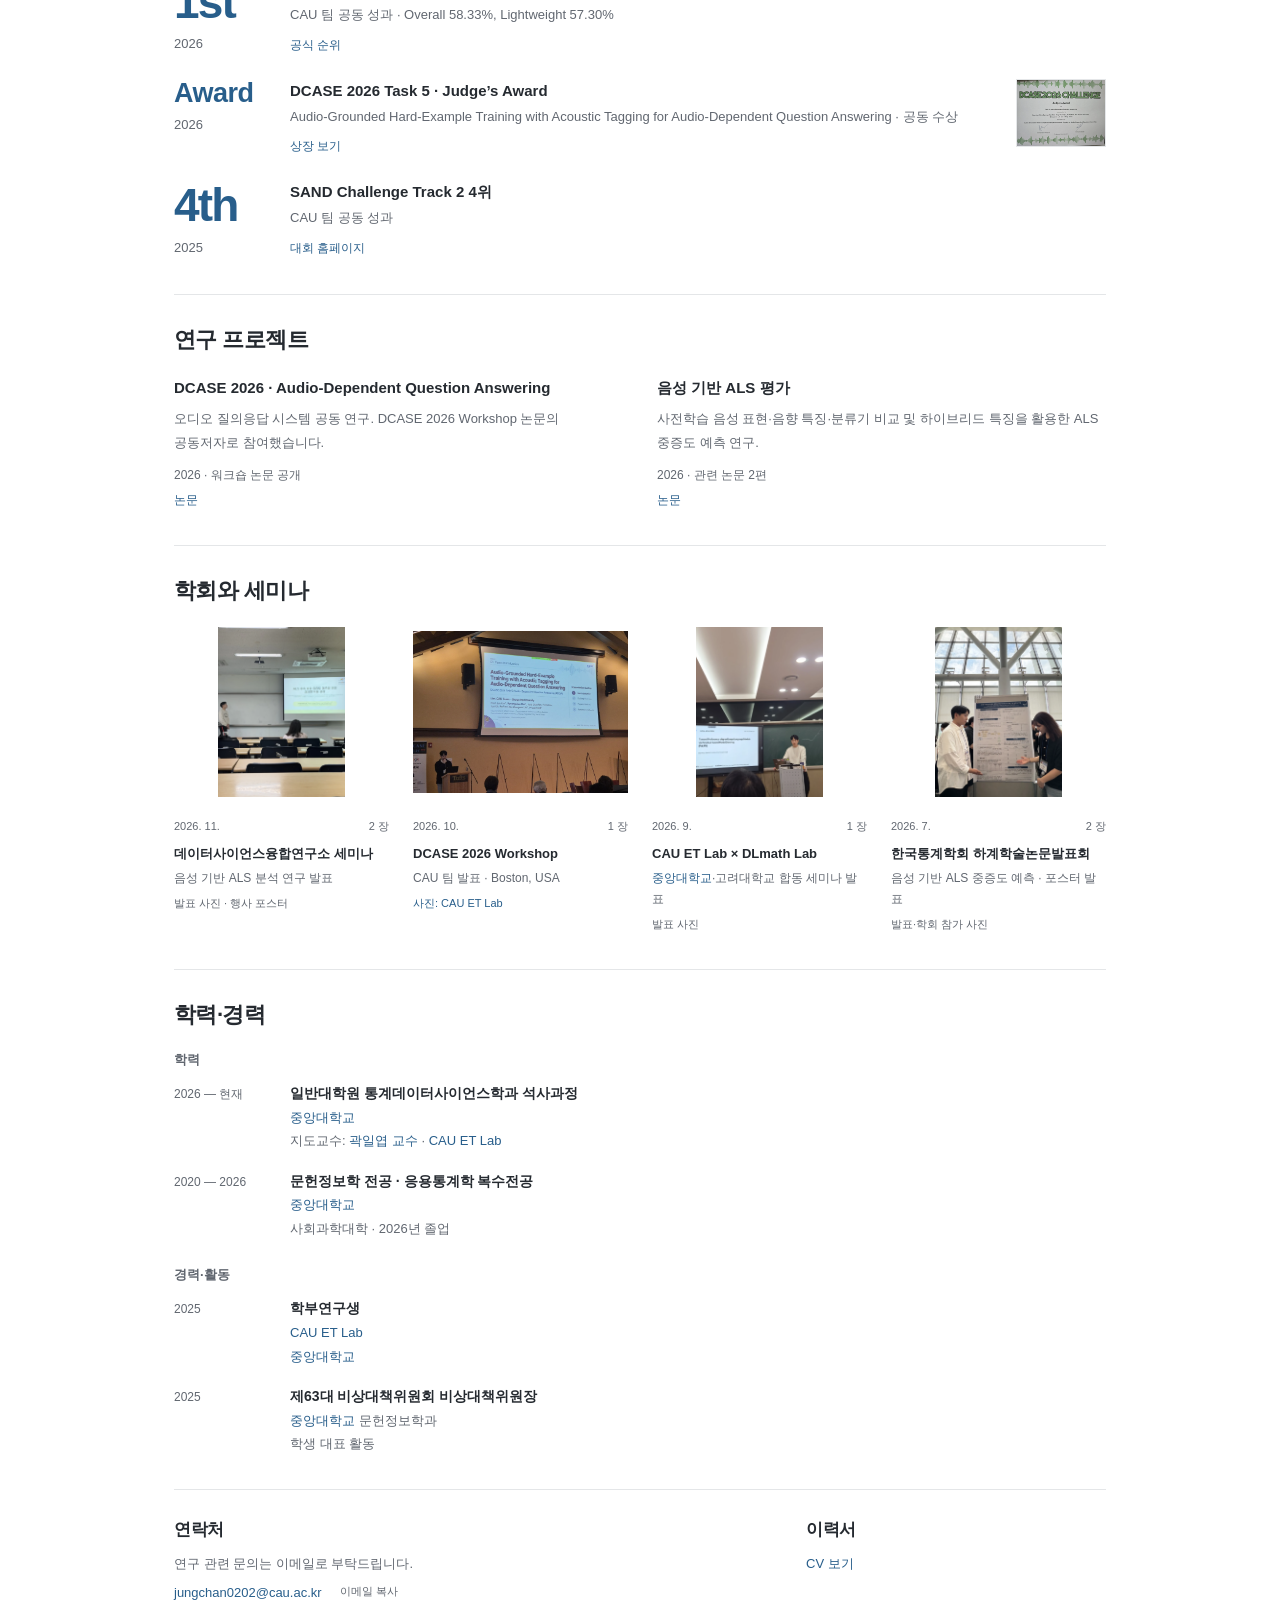
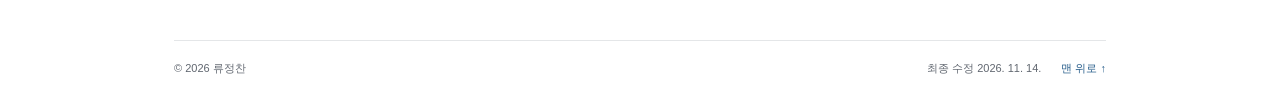
==== commit 1f6fd2ce: "Apply refined academic layout with prominent rankings and project navigation" ====
--- a/index.html
+++ b/index.html
@@ -1,9 +1,10 @@
-<!doctype html>
+<!DOCTYPE html>
+
 <html lang="ko">
 <head>
-  <meta charset="utf-8">
-  <meta name="viewport" content="width=device-width, initial-scale=1">
-  <!-- site-meta:start (generated by tools/sync-meta.mjs) -->
+<meta charset="utf-8"/>
+<meta content="width=device-width, initial-scale=1" name="viewport"/>
+<!-- site-meta:start (generated by tools/sync-meta.mjs) -->
   <title>류정찬 | 연구 홈페이지</title>
   <meta name="description" content="류정찬 · 중앙대학교 통계데이터사이언스학과 석사과정. 오디오 질의응답, 오디오·비전·언어 모델과 음성 분석 연구.">
   <meta name="robots" content="index, follow">
@@ -14,71 +15,65 @@
   <meta property="og:url" content="https://jc020230.github.io/">
   <meta property="og:locale" content="ko_KR">
   <!-- site-meta:end -->
-  <meta name="theme-color" content="#fcfcfa">
-  <link rel="icon" type="image/svg+xml" href="./assets/images/favicon.svg">
-  <link rel="stylesheet" href="./assets/css/style.css">
-  <script src="./assets/js/data.js" defer></script>
-  <script src="./assets/js/i18n.js" defer></script>
-  <script src="./assets/js/app.js" defer></script>
+<meta content="#ffffff" name="theme-color"/>
+<link href="./assets/images/favicon.svg" rel="icon" type="image/svg+xml"/>
+<link href="./assets/css/style.css" rel="stylesheet"/>
+<script defer="" src="./assets/js/data.js"></script>
+<script defer="" src="./assets/js/i18n.js"></script>
+<script defer="" src="./assets/js/app.js"></script>
 </head>
 <body data-page="home" id="top">
-  <a class="skip-link" href="#main-content" data-i18n="skip">본문으로 바로가기</a>
-  <div id="demo-notice" class="demo-notice" hidden></div>
-  <header class="site-header">
-    <div class="header-inner">
-      <a class="brand" href="./index.html" id="brand" aria-label="Home"></a>
-      <button class="menu-toggle" id="menu-toggle" type="button" aria-expanded="false" aria-controls="primary-nav">
-        <span class="menu-icon" aria-hidden="true"></span><span class="sr-only" data-i18n="menu">메뉴 열기</span>
-      </button>
-      <nav class="primary-nav" id="primary-nav" aria-label="주요 메뉴"></nav>
-      <div class="language-switch" role="group" aria-label="언어 선택">
-        <button type="button" data-lang="ko" aria-pressed="true" lang="ko">한국어</button>
-        <span aria-hidden="true">/</span>
-        <button type="button" data-lang="en" aria-pressed="false" lang="en">EN</button>
-      </div>
-    </div>
-  </header>
+<a class="skip-link" data-i18n="skip" href="#main-content">본문으로 바로가기</a>
+<div class="demo-notice" hidden="" id="demo-notice"></div>
+<header class="site-header">
+<div class="header-inner">
+<a aria-label="Home" class="brand" href="./index.html" id="brand"></a>
+<button aria-controls="primary-nav" aria-expanded="false" class="menu-toggle" id="menu-toggle" type="button">
+<span class="menu-label" data-i18n="menu">메뉴 열기</span>
+</button>
+<nav aria-label="주요 메뉴" class="primary-nav" id="primary-nav"></nav>
+<div aria-label="언어 선택" class="language-switch" role="group">
+<button aria-pressed="true" data-lang="ko" lang="ko" type="button">한국어</button>
+<span aria-hidden="true">/</span>
+<button aria-pressed="false" data-lang="en" lang="en" type="button">EN</button>
+</div>
+</div>
+</header>
+<main class="site-layout" id="main-content" tabindex="-1"><section class="intro-layout" id="about" aria-labelledby="about-heading">
+      <div class="about-section" id="about-content"></div>
+      <aside aria-label="연구자 소개" class="profile-rail" id="profile"></aside>
+    </section>
 
-  <main class="site-layout" id="main-content" tabindex="-1">
-    <aside class="profile-rail" id="profile" aria-label="연구자 소개"></aside>
-    <div class="main-column">
-      <section id="about" class="section about-section" aria-labelledby="about-heading"></section>
-      <section id="challenges" class="section" aria-labelledby="challenges-heading"></section>
-      <section id="news" class="section" aria-labelledby="news-heading"></section>
-      <section id="publications" class="section" aria-labelledby="publications-heading">
-        <div id="publications-intro"></div>
-        <form id="publication-filters" class="publication-filters" role="search">
-          <div class="filter-row">
-            <label class="search-field">
-              <span class="sr-only" data-i18n="search">논문 검색</span>
-              <svg aria-hidden="true" width="17" height="17" viewBox="0 0 24 24" fill="none"><circle cx="10.5" cy="10.5" r="6.5" stroke="currentColor" stroke-width="1.7"/><path d="m16 16 5 5" stroke="currentColor" stroke-width="1.7"/></svg>
-              <input id="pub-search" type="search" autocomplete="off" placeholder="제목, 저자, 키워드 검색">
-            </label>
-            <label class="select-field"><span class="sr-only" data-i18n="year">연도</span><select id="pub-year"></select></label>
-            <label class="select-field"><span class="sr-only" data-i18n="type">유형</span><select id="pub-type"></select></label>
-          </div>
-          <div class="filter-meta">
-            <label class="checkbox-field"><input id="pub-selected" type="checkbox"><span data-i18n="selectedOnly">주요 논문만</span></label>
-            <span id="pub-count" class="result-count" role="status" aria-live="polite" aria-atomic="true"></span>
-          </div>
-        </form>
-        <div id="publication-list"></div>
-      </section>
-      <section id="gallery" class="section" aria-labelledby="gallery-heading"></section>
-      <section id="projects" class="section" aria-labelledby="projects-heading"></section>
-      <section id="experience" class="section" aria-labelledby="experience-heading"></section>
-      <section id="contact" class="section contact-section" aria-labelledby="contact-heading"></section>
-      <section id="cv" class="section cv-overview" aria-labelledby="cv-heading"></section>
-    </div>
-  </main>
-  <dialog id="photo-dialog" class="photo-dialog" aria-labelledby="photo-dialog-title">
-    <div class="photo-dialog-header"><h2 id="photo-dialog-title"></h2><button type="button" class="button" data-action="close-photo" data-i18n="closePhotos" autofocus>닫기</button></div>
-    <img id="photo-dialog-image" alt="">
-    <p id="photo-dialog-caption"></p>
-    <div class="photo-dialog-controls"><button type="button" class="button" data-action="previous-photo" data-i18n="previousPhoto">이전 사진</button><span id="photo-dialog-count" aria-live="polite"></span><button type="button" class="button" data-action="next-photo" data-i18n="nextPhoto">다음 사진</button></div>
-  </dialog>
-  <footer id="site-footer" class="site-footer"></footer>
-  <div id="toast" class="toast" role="status" aria-live="polite" aria-atomic="true" hidden></div>
-  <noscript><div class="noscript-message">이 홈페이지는 JavaScript를 사용합니다. 브라우저에서 JavaScript를 허용해주세요.<br>This website needs JavaScript enabled to display its content.</div></noscript>
+<div class="main-column">
+
+<section aria-labelledby="news-heading" class="section" id="news"></section><section aria-labelledby="publications-heading" class="section" id="publications">
+<div id="publications-intro"></div>
+<details class="publication-tools" id="publication-tools"><summary data-i18n="filterTools">검색 · 필터</summary><form class="publication-filters" id="publication-filters" role="search">
+<div class="filter-row">
+<label class="search-field">
+<span class="sr-only" data-i18n="search">논문 검색</span>
+<svg aria-hidden="true" fill="none" height="17" viewBox="0 0 24 24" width="17"><circle cx="10.5" cy="10.5" r="6.5" stroke="currentColor" stroke-width="1.7"></circle><path d="m16 16 5 5" stroke="currentColor" stroke-width="1.7"></path></svg>
+<input autocomplete="off" id="pub-search" placeholder="제목, 저자, 키워드 검색" type="search"/>
+</label>
+<label class="select-field"><span class="sr-only" data-i18n="year">연도</span><select id="pub-year"></select></label>
+<label class="select-field"><span class="sr-only" data-i18n="type">유형</span><select id="pub-type"></select></label>
+</div>
+<div class="filter-meta">
+<label class="checkbox-field"><input id="pub-selected" type="checkbox"/><span data-i18n="selectedOnly">주요 논문만</span></label>
+<span aria-atomic="true" aria-live="polite" class="result-count" id="pub-count" role="status"></span>
+</div>
+</form></details>
+<div id="publication-list"></div>
+</section><section aria-labelledby="challenges-heading" class="section" id="challenges"></section><section aria-labelledby="projects-heading" class="section" id="projects"></section><section aria-labelledby="gallery-heading" class="section" id="gallery"></section><section aria-labelledby="experience-heading" class="section" id="experience"></section><div class="closing-row"><section aria-labelledby="contact-heading" class="section contact-section" id="contact"></section><section aria-labelledby="cv-heading" class="section cv-overview" id="cv"></section></div></div>
+</main>
+<dialog aria-labelledby="photo-dialog-title" class="photo-dialog" id="photo-dialog">
+<div class="photo-dialog-header"><h2 id="photo-dialog-title"></h2><button autofocus="" class="button" data-action="close-photo" data-i18n="closePhotos" type="button">닫기</button></div>
+<img alt="" id="photo-dialog-image"/>
+<p id="photo-dialog-caption"></p>
+<div class="photo-dialog-controls"><button class="button" data-action="previous-photo" data-i18n="previousPhoto" type="button">이전 사진</button><span aria-live="polite" id="photo-dialog-count"></span><button class="button" data-action="next-photo" data-i18n="nextPhoto" type="button">다음 사진</button></div>
+</dialog>
+<footer class="site-footer" id="site-footer"></footer>
+<div aria-atomic="true" aria-live="polite" class="toast" hidden="" id="toast" role="status"></div>
+<noscript><div class="noscript-message">이 홈페이지는 JavaScript를 사용합니다. 브라우저에서 JavaScript를 허용해주세요.<br/>This website needs JavaScript enabled to display its content.</div></noscript>
 </body>
 </html>
--- a/assets/css/style.css
+++ b/assets/css/style.css
@@ -1,416 +1,374 @@
-@font-face {
-  font-family: "Pretendard";
-  src: url("../fonts/PretendardVariable.woff2") format("woff2");
-  font-weight: 100 900;
-  font-style: normal;
-  font-display: swap;
-}
-/*
- * RESEARCH NOTES — Minimal academic portfolio
- * 색상과 폭은 아래 변수에서 수정하세요. 외부 폰트/라이브러리가 필요하지 않습니다.
- */
+/* Personal research homepage.
+   Content stays in assets/js/data.js. No font download, UI library, or build step.
+   Width, text, and link colors can be changed here. */
 :root {
-  --bg: #fafbf9;
-  --surface: #ffffff;
-  --ink: #293932;
-  --muted: #626b66;
-  --soft: #667168;
-  --line: #e1e7e1;
-  --accent: #326854;
-  --accent-soft: #e9f0eb;
-  --highlight: #eff2ec;
-  --max-width: 1200px;
-  --sidebar-width: 220px;
-  --header-height: 84px;
-  --font: "Pretendard", -apple-system, BlinkMacSystemFont, "Segoe UI", "Noto Sans KR", "Noto Sans CJK KR", "Apple SD Gothic Neo", "Malgun Gothic", Arial, sans-serif;
-  --serif: "Iowan Old Style", "Palatino Linotype", "Book Antiqua", Georgia, serif;
+  --bg: #fff;
+  --ink: #252a30;
+  --muted: #616770;
+  --line: #e4e6e8;
+  --accent: #285e8b;
+  --surface: #f6f7f8;
+  --max-width: 980px;
+  --font: -apple-system, BlinkMacSystemFont, "Segoe UI", "Apple SD Gothic Neo", "Malgun Gothic", "Noto Sans CJK KR", Arial, sans-serif;
+  --serif: Georgia, "Times New Roman", serif;
   --mono: "SFMono-Regular", Consolas, "Liberation Mono", monospace;
 }
 *, *::before, *::after { box-sizing: border-box; }
-html { scroll-behavior: smooth; scroll-padding-top: 110px; }
-body { margin: 0; background: var(--bg); color: var(--ink); font: 16px/1.8 var(--font); -webkit-font-smoothing: antialiased; overflow-wrap: break-word; }
-body, input, button, select, textarea { font-family: var(--font); }
-::selection { background: #d7e6db; color: #172a21; }
-a { color: inherit; text-decoration: none; }
-button, input, select { font: inherit; }
+html { scroll-padding-top: 24px; }
+body { margin: 0; background: var(--bg); color: var(--ink); font: 15px/1.8 var(--font); -webkit-font-smoothing: antialiased; overflow-wrap: break-word; }
+button, input, select, textarea { font: inherit; }
 button { cursor: pointer; }
+button:disabled { cursor: default; }
+a { color: var(--accent); text-decoration: none; text-underline-offset: 3px; }
+a:hover { text-decoration: underline; }
 button, input, select { -webkit-tap-highlight-color: transparent; }
-button:disabled { cursor: not-allowed; }
 img, svg { max-width: 100%; }
 img { display: block; }
 h1, h2, h3, h4, p { margin: 0; }
-h1, h2, h3, h4 { font-weight: 550; line-height: 1.4; }
+h1, h2, h3, h4 { line-height: 1.4; }
 ol, ul { margin: 0; padding: 0; list-style: none; }
 [hidden] { display: none !important; }
-:focus-visible { outline: 2px solid var(--accent); outline-offset: 5px; border-radius: 2px; }
-.sr-only { position: absolute; width: 1px; height: 1px; margin: -1px; padding: 0; overflow: hidden; clip: rect(0, 0, 0, 0); white-space: nowrap; border: 0; }
-.skip-link { position: fixed; left: 16px; top: -100px; z-index: 100; padding: 10px 16px; background: var(--accent); color: white; }
+::selection { background: #dce8f1; color: #172735; }
+:focus-visible { outline: 2px solid var(--accent); outline-offset: 4px; }
+.sr-only { position: absolute; width: 1px; height: 1px; padding: 0; margin: -1px; overflow: hidden; clip: rect(0, 0, 0, 0); white-space: nowrap; border: 0; }
+.skip-link { position: fixed; left: 16px; top: -100px; z-index: 100; padding: 8px 14px; background: var(--ink); color: #fff; }
 .skip-link:focus { top: 12px; }
-.demo-notice { background: #edf0e9; border-bottom: 1px solid var(--line); color: #505d50; font-size: 13px; line-height: 1.6; }
-.demo-inner { max-width: var(--max-width); margin: auto; padding: 7px 24px; display: flex; gap: 14px; }
-.demo-inner strong { white-space: nowrap; font-weight: 600; }
-.demo-inner span { opacity: .92; }
-.site-header { position: sticky; top: 0; z-index: 30; border-bottom: 1px solid var(--line); background: rgba(252, 252, 250, .98);  }
-.header-inner { max-width: var(--max-width); margin: auto; padding: 0 24px; min-height: var(--header-height); display: flex; align-items: center; gap: 24px; }
-.brand { display: flex; align-items: center; gap: 12px; margin-right: auto; flex-shrink: 0; }
-.brand-mark { background: var(--accent); color: #fff; width: 35px; height: 35px; display: grid; place-items: center; font-size: 14px; font-weight: 550; letter-spacing: .03em; border-radius: 8px; }
-.brand-name { font-size: 16px; font-weight: 600; line-height: 1.3; letter-spacing: -.01em; }
-.brand-name small { display: block; margin-top: 3px; font-size: 12px; font-weight: 400; color: var(--muted); letter-spacing: .025em; }
-.primary-nav { display: flex; align-items: center; gap: 18px; }
-.primary-nav a { padding: 9px 0; font-size: 15px; color: var(--muted); position: relative; }
-.primary-nav a::after { content: ""; position: absolute; bottom: 3px; height: 2px; left: 0; width: 0; background: var(--accent); transition: width .18s; }
-.primary-nav a:hover, .primary-nav a[aria-current] { color: var(--accent); }
-.primary-nav a:hover::after, .primary-nav a[aria-current]::after { width: 100%; }
-.language-switch { display: flex; gap: 6px; align-items: center; padding-left: 23px; border-left: 1px solid var(--line); flex-shrink: 0; }
-.language-switch button { border: 0; background: transparent; padding: 6px 3px; font-size: 13px; color: var(--muted); min-height: 40px; }
-.language-switch button[aria-pressed="true"] { color: var(--ink); font-weight: 700; }
-.language-switch span { color: #a5aea6; font-size: 13px; }
+.demo-notice { border-bottom: 1px solid var(--line); background: var(--surface); font-size: 13px; }
+.demo-inner { max-width: var(--max-width); padding: 8px 24px; margin: auto; display: flex; gap: 12px; }
+.demo-inner strong { white-space: nowrap; }
+
+/* Plain navigation, not a product masthead. */
+.site-header { background: var(--bg); }
+.header-inner { max-width: var(--max-width); padding: 0 24px; min-height: 74px; margin: auto; display: flex; align-items: center; gap: 26px; border-bottom: 1px solid var(--line); }
+.brand { margin-right: auto; flex-shrink: 0; color: var(--ink); }
+.brand-name { font-size: 14px; font-weight: 600; }
+.primary-nav { display: flex; align-items: center; flex-wrap: wrap; gap: 22px; }
+.primary-nav a { font-size: 13px; color: var(--muted); padding: 10px 0; }
+.primary-nav a:hover, .primary-nav a[aria-current] { color: var(--accent); text-decoration: underline; }
+.language-switch { display: flex; align-items: center; gap: 5px; margin-left: 2px; flex-shrink: 0; }
+.language-switch button { border: 0; background: none; color: var(--muted); font-size: 12px; min-height: 40px; padding: 4px; }
+.language-switch button[aria-pressed="true"] { color: var(--ink); font-weight: 650; text-decoration: underline; text-underline-offset: 4px; }
+.language-switch span { color: #858a90; font-size: 11px; }
 .menu-toggle { display: none; }
-.site-layout { max-width: var(--max-width); margin: auto; padding: 48px 24px 76px; display: grid; grid-template-columns: var(--sidebar-width) minmax(0, 1fr); gap: 64px; align-items: start; }
-.profile-rail { position: sticky; top: 123px; min-width: 0; }
-.portrait-frame { position: relative; background: #e9eeea; overflow: hidden; border-radius: 12px; aspect-ratio: 480 / 520; }
-.profile-photo { width: 100%; height: 100%; object-fit: cover; }
-.portrait-monogram { width: 100%; height: 100%; display: grid; place-items: center; font-family: var(--font); font-size: 74px; color: var(--accent); }
-.portrait-corner { position: absolute; bottom: 12px; left: 14px; font: 11px/1.3 var(--mono); letter-spacing: .12em; color: #255b48; padding: 3px 5px; background: rgba(240, 246, 239, .84); }
-.profile-info { padding-top: 25px; }
-.profile-name { font-size: 27px; font-weight: 550; letter-spacing: -.05em; line-height: 1.25; }
-.profile-name-secondary { font-size: 15px; color: var(--soft); margin-top: 5px; }
-.profile-role { font-size: 15px; margin-top: 19px; font-weight: 500; }
-.profile-affiliation { font-size: 14px; margin-top: 7px; line-height: 1.85; color: var(--muted); }
-.profile-location { font-size: 13px; color: var(--muted); margin-top: 10px; }
-.profile-location span { color: var(--accent); font-size: 18px; vertical-align: -1px; margin-right: 3px; }
-.profile-links { display: flex; flex-wrap: wrap; gap: 6px 17px; border-top: 1px solid var(--line); margin-top: 20px; padding-top: 18px; }
-.profile-email { display: block; font-size: 14px; width: 100%; overflow-wrap: anywhere; }
-.profile-email:hover, .social-link:hover { color: var(--accent); text-decoration: underline; text-underline-offset: 4px; }
-.social-link { font-size: 13px; color: var(--muted); }
-.button { border: 1px solid var(--line); border-radius: 8px; background: transparent; display: inline-flex; align-items: center; justify-content: center; gap: 26px; padding: 11px 17px; color: var(--ink); font-size: 14px; font-weight: 500; line-height: 1.5; min-height: 42px; transition: background .15s, border-color .15s; }
-.button:hover { border-color: var(--accent); background: var(--accent-soft); }
-.button-primary { color: white; border-color: var(--accent); background: var(--accent); }
-.button-primary:hover { color: white; background: #1a473a; }
-.button-small { padding: 8px 12px; min-height: 36px; }
-.cv-link { margin-top: 18px; width: 100%; justify-content: space-between; }
+
+/* A name, a few paragraphs, and a photograph. */
+.site-layout { max-width: var(--max-width); padding: 52px 24px 0; margin: auto; }
+.intro-layout { display: grid; grid-template-columns: minmax(0, 1fr) 176px; gap: 56px; align-items: start; padding-bottom: 44px; }
+.about-section { min-width: 0; }
+.name-line { display: flex; flex-wrap: wrap; align-items: baseline; gap: 8px 17px; }
+.name-line h1 { font-size: 34px; font-weight: 650; letter-spacing: -.03em; line-height: 1.3; }
+html[lang="en"] .name-line h1 { font-family: var(--serif); font-size: 39px; font-weight: 400; letter-spacing: -.025em; }
+.secondary-name { color: var(--muted); font-size: 17px; }
+.intro-affiliation { margin-top: 9px; color: var(--muted); font-size: 14px; }
+.intro-affiliation a { color: inherit; }
+.about-copy { margin-top: 24px; }
+.about-copy p { font-size: 15px; line-height: 1.95; word-break: keep-all; }
+html[lang="en"] .about-copy p { line-height: 1.8; word-break: normal; }
+.about-copy p + p { margin-top: 12px; }
+.profile-rail { padding-top: 5px; }
+.portrait-frame { width: 100%; aspect-ratio: 336 / 396; background: var(--surface); }
+.profile-photo { width: 100%; height: 100%; object-fit: contain; }
+.portrait-monogram { display: grid; place-items: center; height: 100%; font: 48px var(--serif); color: var(--muted); }
+.profile-location { color: var(--muted); font-size: 11px; margin-top: 9px; text-align: center; }
+.profile-links { display: flex; flex-wrap: wrap; gap: 4px 18px; margin-top: 21px; font-size: 13px; }
+.profile-email { overflow-wrap: anywhere; }
+.interest-block { margin-top: 22px; font-size: 12px; color: var(--muted); }
+.interest-block h2 { display: inline; margin-right: 9px; font-size: inherit; font-weight: 600; }
+.interest-list { display: inline; }
+.interest-list li { display: inline; }
+.interest-list li + li::before { content: " · "; white-space: pre; }
+
+/* Sections use the same document rhythm, without card wrappers. */
 .main-column { min-width: 0; }
-.section { padding: 48px 0; border-bottom: 1px solid var(--line); scroll-margin-top: 105px; }
-.section:first-child { padding-top: 0; }
-.eyebrow { font-family: var(--mono); font-size: 12px; font-weight: 500; letter-spacing: .075em; text-transform: uppercase; color: var(--muted); display: flex; align-items: center; gap: 10px; line-height: 1.6; }
-.eyebrow > span { color: var(--accent); }
-.about-section h1 { font-size: clamp(28px, 2.65vw, 36px); font-weight: 550; line-height: 1.48; letter-spacing: -.035em; margin: 19px 0 25px; word-break: keep-all; text-wrap: balance; }
-html[lang="en"] .about-section h1 { font-family: var(--font); font-weight: 400; font-size: clamp(32px, 3vw, 42px); line-height: 1.17; letter-spacing: -.035em; }
-.about-copy p { font-size: 16px; line-height: 1.95; color: #4e5952; word-break: keep-all; }
-.about-copy p + p { margin-top: 13px; }
-.interest-block { margin-top: 26px; }
-.small-label { font-size: 12px; color: var(--muted); margin-bottom: 10px; text-transform: uppercase; letter-spacing: .06em; }
-.interest-list { display: flex; flex-wrap: wrap; gap: 8px; }
-.interest-list li { padding: 5px 12px; background: var(--highlight); border: 0; border-radius: 20px; font-size: 13px; color: #43594b; }
-.section-heading { display: flex; justify-content: space-between; align-items: start; margin-bottom: 25px; }
-.section-heading h2 { font-size: 26px; letter-spacing: -.025em; margin-top: 0; line-height: 1.3; }
-html[lang="en"] .section-heading h2 { font-family: var(--font); font-size: 27px; font-weight: 550; letter-spacing: -.025em; }
-.section-description { color: var(--muted); font-size: 14px; margin-top: 9px; }
-.news-list { display: grid; gap: 17px; }
-.news-list li { display: grid; grid-template-columns: 90px minmax(0, 1fr); gap: 17px; }
-.news-list time { font-family: var(--mono); font-size: 12px; color: var(--soft); padding-top: 3px; white-space: nowrap; }
-.news-list li > div { display: block; }
-.news-list p { font-size: 15px; line-height: 1.85; color: #4e5952; }
-.news-category { color: var(--accent); font-size: 12px; font-weight: 600; white-space: nowrap; min-width: 36px; }
-.news-link:hover { text-decoration: underline; text-underline-offset: 3px; }
-.text-button { padding: 0; border: 0; background: transparent; color: var(--accent); font-size: 13px; line-height: 1.8; }
-.text-button:hover { text-decoration: underline; text-underline-offset: 4px; }
-.news-toggle { margin-top: 22px; }
-.publication-filters { margin: 1px 0 24px; }
-.filter-row { display: grid; grid-template-columns: minmax(0, 1fr) 110px 120px; gap: 8px; }
-.search-field { border: 1px solid var(--line); background: var(--surface); display: flex; gap: 9px; align-items: center; padding: 0 12px; border-radius: 8px; }
-.search-field svg { color: var(--soft); flex-shrink: 0; }
-.search-field:focus-within { border-color: var(--accent); outline: 1px solid var(--accent); }
-.search-field input { background: none; width: 100%; min-width: 0; border: 0; padding: 10px 0; font-size: 13px; color: var(--ink); outline: none; height: 40px; }
-.search-field input::placeholder { color: var(--soft); opacity: 1; }
-.select-field select { width: 100%; border: 1px solid var(--line); border-radius: 8px; height: 42px; background: var(--surface); color: var(--muted); padding: 0 9px; font-size: 13px; cursor: pointer; }
-.filter-meta { display: flex; flex-wrap: wrap; justify-content: space-between; align-items: center; gap: 16px; padding-top: 13px; }
-.checkbox-field { font-size: 13px; color: var(--muted); display: flex; gap: 7px; align-items: center; cursor: pointer; }
-.checkbox-field input { width: 13px; height: 13px; margin: 0; accent-color: var(--accent); }
-.result-count { font-size: 12px; font-family: var(--mono); color: var(--muted); }
-.publication-year-group + .publication-year-group { margin-top: 24px; }
-.year-heading { display: flex; align-items: center; gap: 18px; font-size: 15px; font-weight: 500; font-family: var(--mono); color: var(--accent); }
-.year-heading span { flex: 1; height: 1px; background: var(--line); }
-.paper-list > li { padding: 23px 0; }
-.paper-list > li + li { border-top: 1px solid #e6e9e1; }
-.paper-list > li:last-child { padding-bottom: 6px; }
-.paper-meta { display: flex; flex-wrap: wrap; align-items: center; gap: 11px; font-size: 11px; margin-bottom: 7px; color: var(--muted); }
-.type-label { text-transform: uppercase; letter-spacing: .06em; }
-.selected-label { color: var(--accent); background: var(--accent-soft); border-radius: 2px; padding: 1px 6px; line-height: 1.7; }
-.selected-label span { margin-right: 2px; }
-.paper-title { font-size: 17px; font-weight: 550; line-height: 1.65; letter-spacing: -.02em; word-break: keep-all; }
-html[lang="en"] .paper-title { letter-spacing: -.01em; line-height: 1.55; }
-.paper-title-link:hover { color: var(--accent); }
-.paper-authors { font-size: 13px; line-height: 1.8; margin-top: 5px; color: var(--muted); }
-.author-me { color: var(--ink); font-weight: 600; text-decoration: underline; text-underline-offset: 3px; text-decoration-color: #aebcb3; }
-.paper-venue { font-size: 13px; line-height: 1.85; color: #56635a; margin-top: 3px; }
-.paper-note { color: var(--accent); margin-left: 10px; font-size: 12px; font-weight: 500; }
-.paper-tags { display: flex; flex-wrap: wrap; gap: 9px; margin-top: 9px; font-size: 11px; color: var(--muted); }
-.paper-tags span + span::before { content: "/"; padding-right: 9px; color: #a3ada4; }
-.paper-actions { display: flex; flex-wrap: wrap; align-items: center; gap: 7px; margin-top: 12px; }
+.main-column > .section { border-top: 1px solid var(--line); padding: 30px 0 34px; scroll-margin-top: 24px; }
+.section-heading { margin-bottom: 20px; }
+.section-heading h2 { font-size: 22px; font-weight: 600; letter-spacing: -.025em; }
+html[lang="en"] .section-heading h2 { font: 400 26px/1.3 var(--serif); letter-spacing: -.02em; }
+.section-description { font-size: 13px; color: var(--muted); margin-top: 6px; }
+.inline-link { text-underline-offset: 3px; }
+.text-button { padding: 0; border: 0; background: none; color: var(--accent); font-size: inherit; line-height: inherit; text-align: left; }
+.text-button:hover { text-decoration: underline; text-underline-offset: 3px; }
+.text-link { color: var(--accent); }
+.button { display: inline-flex; align-items: center; justify-content: center; gap: 8px; padding: 7px 13px; min-height: 38px; border: 1px solid #bcc5ce; border-radius: 2px; background: #fff; color: var(--ink); font-size: 13px; line-height: 1.5; }
+.button:hover { background: var(--surface); }
+.empty-state { padding: 24px 0; color: var(--muted); font-size: 14px; }
+.empty-state .text-button { margin-top: 10px; }
+
+/* News: date + one paragraph, with supporting links underneath. */
+.news-list { display: grid; gap: 16px; }
+.news-list li { display: grid; grid-template-columns: 96px minmax(0, 1fr); gap: 20px; }
+.news-list time { color: var(--muted); font-size: 12px; line-height: 1.95; white-space: nowrap; font-variant-numeric: tabular-nums; }
+.news-list p { font-size: 14px; line-height: 1.8; word-break: keep-all; }
+html[lang="en"] .news-list p { word-break: normal; }
+.news-resources { display: flex; flex-wrap: wrap; gap: 4px 16px; font-size: 12px; margin-top: 2px; }
+.news-resources:empty { display: none; }
+.news-toggle { margin: 19px 0 0 116px; font-size: 12px; }
+
+/* Filters are available, but do not dominate a short publication list. */
+#publications { position: relative; }
+#publications-intro { padding-right: 145px; }
+.publication-tools { margin: -46px 0 26px; }
+.publication-tools > summary { display: list-item; width: max-content; margin-left: auto; color: var(--muted); font-size: 12px; cursor: pointer; min-height: 28px; padding: 4px 0; }
+.publication-tools > summary:hover { color: var(--accent); }
+.publication-filters { margin-top: 10px; padding: 16px 0; border-top: 1px solid var(--line); border-bottom: 1px solid var(--line); }
+.filter-row { display: grid; grid-template-columns: minmax(0, 1fr) 116px 130px; gap: 9px; }
+.search-field { display: flex; align-items: center; gap: 8px; min-width: 0; border: 1px solid #c6ccd2; border-radius: 2px; padding: 0 11px; }
+.search-field svg { flex-shrink: 0; color: var(--muted); }
+.search-field:focus-within { outline: 2px solid var(--accent); outline-offset: 2px; }
+.search-field input { width: 100%; min-width: 0; border: 0; outline: none; padding: 9px 0; background: none; color: var(--ink); font-size: 13px; }
+.search-field input::placeholder { color: var(--muted); opacity: 1; }
+.select-field select { width: 100%; height: 42px; border: 1px solid #c6ccd2; border-radius: 2px; background: #fff; color: var(--ink); font-size: 13px; padding: 0 8px; }
+.filter-meta { display: flex; align-items: center; justify-content: space-between; flex-wrap: wrap; gap: 12px; margin-top: 10px; font-size: 12px; color: var(--muted); }
+.checkbox-field { display: flex; align-items: center; gap: 7px; }
+.checkbox-field input { accent-color: var(--accent); }
+.publication-year-group { display: grid; grid-template-columns: 96px minmax(0, 1fr); gap: 20px; }
+.publication-year-group + .publication-year-group { margin-top: 27px; }
+.year-heading { padding-top: 2px; color: var(--muted); font-size: 14px; font-weight: 500; font-variant-numeric: tabular-nums; }
+.paper-list { min-width: 0; }
+.paper-list > li + li { margin-top: 26px; }
+.paper { min-width: 0; }
+.paper-title { font-size: 16px; font-weight: 600; letter-spacing: -.012em; line-height: 1.55; }
+.paper-title a { color: var(--ink); }
+.paper-title a:hover { color: var(--accent); }
+.paper-authors { margin-top: 4px; font-size: 13px; color: var(--muted); line-height: 1.8; }
+.author-me { color: var(--ink); font-weight: 600; }
+.paper-venue { margin-top: 3px; color: var(--muted); font-size: 13px; font-style: italic; line-height: 1.75; }
+.paper-note { margin-left: 10px; font-style: normal; }
+.paper-actions { display: flex; align-items: center; flex-wrap: wrap; gap: 4px 16px; margin-top: 5px; font-size: 12px; }
 .paper-actions:empty { display: none; }
-.resource-link { display: inline-flex; align-items: center; gap: 6px; border: 1px solid var(--line); border-radius: 8px; background: transparent; padding: 3px 9px; color: #4b6253; font-size: 12px; line-height: 1.8; min-height: 36px; }
-.resource-link:hover, .resource-link[aria-expanded="true"] { background: var(--accent-soft); color: var(--accent); border-color: #bacdc0; }
-.publication-panel { margin-top: 12px; padding: 16px 18px; background: #eef2ec; border-left: 2px solid #aec5b5; border-radius: 0 3px 3px 0; font-size: 14px; line-height: 1.9; color: #4a594e; }
-.bib-panel-heading { display: flex; align-items: center; justify-content: space-between; margin-bottom: 8px; font-size: 12px; }
-.bib-panel pre { white-space: pre-wrap; overflow-wrap: anywhere; margin: 0; font: 12px/1.75 var(--mono); }
-.empty-state { text-align: center; padding: 32px 15px; color: var(--muted); font-size: 15px; border: 1px dashed var(--line); border-radius: 8px; }
-.empty-state .text-button { margin-top: 12px; }
-.project-grid { display: grid; grid-template-columns: 1fr; gap: 0; }
-.project-card { border: 0; border-bottom: 1px solid var(--line); border-radius: 0; padding: 24px 0; display: flex; flex-direction: column; background: transparent; min-width: 0; }
-.project-card:last-child { border-bottom: 0; }
-.project-top { display: flex; gap: 10px; align-items: center; padding-bottom: 12px; }
-.project-number { font: 12px var(--mono); color: var(--accent); background: #e7ede4; padding: 6px; border-radius: 2px; }
-.project-category { font-size: 11px; text-transform: uppercase; letter-spacing: .025em; color: var(--muted); }
-.project-card h3 { font-size: 17px; letter-spacing: -.025em; line-height: 1.45; margin-bottom: 10px; }
-.project-card > p { font-size: 14px; line-height: 1.9; color: var(--muted); word-break: keep-all; }
-.project-tags { display: flex; flex-wrap: wrap; gap: 8px; color: var(--muted); font-size: 11px; margin: 19px 0 21px; }
-.project-bottom { margin-top: auto; padding-top: 13px; border-top: 1px solid var(--line); }
-.project-status { font-size: 12px; color: var(--accent); }
-.project-status::before { content: ""; display: inline-block; width: 5px; height: 5px; border-radius: 50%; background: #7e9b87; margin-right: 6px; vertical-align: 1px; }
-.project-bottom > div { display: flex; flex-wrap: wrap; gap: 6px; }
-.project-bottom > div:not(:empty) { margin-top: 10px; }
-.experience-block + .experience-block { margin-top: 31px; }
-.subsection-heading { font-size: 14px; font-weight: 600; margin-bottom: 18px; color: var(--accent); }
-.timeline { display: grid; gap: 20px; }
-.timeline li { display: grid; grid-template-columns: 104px minmax(0, 1fr); gap: 21px; }
-.timeline-period { color: var(--soft); font-size: 12px; line-height: 2; }
-.timeline h3, .timeline h4, .award-list h3, .award-list h4 { font-size: 15px; font-weight: 600; letter-spacing: -.01em; }
-.timeline-institution { font-size: 14px; margin-top: 3px; color: var(--muted); }
-.timeline-description { font-size: 13px; margin-top: 3px; color: var(--muted); }
-.award-list { display: grid; gap: 17px; }
-.award-list li { display: grid; grid-template-columns: 104px minmax(0, 1fr); gap: 21px; }
-.award-list li > span { font-family: var(--mono); font-size: 12px; color: var(--soft); padding-top: 3px; }
-.award-list p { color: var(--muted); font-size: 13px; margin-top: 3px; }
-.contact-section { border-bottom: 1px solid var(--line); }
-.contact-section h2 { font-size: 25px; line-height: 1.5; letter-spacing: -.04em; margin: 13px 0 15px; }
-html[lang="en"] .contact-section h2 { font-family: var(--font); font-size: 32px; font-weight: 400; }
-.contact-section > p:not(.eyebrow) { font-size: 15px; color: var(--muted); max-width: 600px; line-height: 1.9; word-break: keep-all; }
-.contact-actions { display: flex; align-items: center; gap: 24px; margin-top: 24px; }
-.contact-links { display: flex; flex-wrap: wrap; gap: 20px; margin-top: 19px; }
-.text-link { color: var(--accent); font-size: 14px; }
-.text-link:hover { text-decoration: underline; text-underline-offset: 4px; }
-.site-footer { max-width: var(--max-width); margin: auto; padding: 25px 24px 35px; border-top: 1px solid var(--line); display: flex; align-items: center; justify-content: space-between; gap: 20px; font-size: 12px; color: var(--muted); }
-.site-footer > div { display: flex; gap: 24px; align-items: center; }
-.site-footer a { color: var(--accent); }
-.toast { position: fixed; bottom: 24px; left: 50%; transform: translateX(-50%); background: var(--ink); color: white; max-width: calc(100% - 32px); padding: 12px 20px; border-radius: 12px; box-shadow: 0 4px 20px #0002; font-size: 14px; z-index: 80; }
+.resource-link { display: inline; padding: 0; border: 0; background: none; color: var(--accent); font: inherit; line-height: 1.8; }
+.resource-link:hover, .resource-link[aria-expanded="true"] { text-decoration: underline; text-underline-offset: 3px; }
+.publication-panel { margin-top: 12px; padding: 12px 16px; border-left: 2px solid #b6c5d1; background: var(--surface); color: var(--ink); font-size: 13px; }
+.bib-panel-heading { display: flex; align-items: center; justify-content: space-between; gap: 12px; margin-bottom: 8px; font-size: 12px; }
+.bib-panel pre { margin: 0; white-space: pre-wrap; overflow-wrap: anywhere; font: 12px/1.7 var(--mono); }
+
+/* Honors and projects, written as records rather than scorecards. */
+.challenge-list { display: grid; gap: 22px; }
+.challenge-row { display: grid; grid-template-columns: 96px minmax(0, 1fr) auto; gap: 20px; align-items: start; }
+.challenge-year { color: var(--muted); font-size: 13px; padding-top: 1px; }
+.challenge-content { min-width: 0; }
+.challenge-row h3 { font-size: 15px; font-weight: 600; line-height: 1.6; }
+.challenge-description { color: var(--muted); font-size: 13px; line-height: 1.75; margin: 3px 0; }
+.challenge-row .inline-link { font-size: 12px; }
+.challenge-certificate { display: block; width: 90px; }
+.challenge-certificate img { width: 90px; height: auto; border: 1px solid var(--line); }
+.project-grid { display: grid; grid-template-columns: 1fr 1fr; gap: 34px; }
+.project-card { min-width: 0; }
+.project-card h3 { font-size: 15px; font-weight: 600; line-height: 1.6; }
+.project-card > p { color: var(--muted); font-size: 13px; line-height: 1.85; margin-top: 7px; word-break: keep-all; }
+html[lang="en"] .project-card > p { word-break: normal; }
+.project-bottom { margin-top: 10px; font-size: 12px; }
+.project-status { color: var(--muted); }
+.project-bottom > div { margin-top: 3px; }
+
+/* Actual photographs do the visual work. Thumbnails do not crop the originals. */
+.gallery-grid { display: grid; grid-template-columns: repeat(4, minmax(0, 1fr)); gap: 24px; }
+.gallery-item { margin: 0; min-width: 0; }
+.gallery-image { width: 100%; height: 170px; padding: 0; border: 0; background: transparent; }
+.gallery-image img { width: 100%; height: 100%; object-fit: contain; }
+.gallery-image:hover { opacity: .9; }
+.gallery-item figcaption { padding-top: 12px; }
+.gallery-meta { display: flex; align-items: center; justify-content: space-between; gap: 8px; color: var(--muted); font-size: 11px; }
+.gallery-meta span { white-space: nowrap; }
+.gallery-item h3 { font-size: 13px; font-weight: 600; line-height: 1.65; margin-top: 6px; }
+.gallery-item h3 a { color: inherit; }
+.gallery-item p { color: var(--muted); font-size: 12px; line-height: 1.75; margin-top: 4px; }
+.gallery-item small { display: block; margin-top: 5px; font-size: 11px; color: var(--muted); }
+.photo-dialog { width: min(1000px, calc(100% - 32px)); max-height: calc(100dvh - 32px); margin: auto; padding: 20px; border: 1px solid var(--line); border-radius: 2px; background: #fff; color: var(--ink); }
+.photo-dialog::backdrop { background: #17222ed9; }
+body:has(.photo-dialog[open]) { overflow: hidden; }
+.photo-dialog-header { display: flex; justify-content: space-between; align-items: center; gap: 16px; margin-bottom: 16px; }
+.photo-dialog-header h2 { font-size: 16px; font-weight: 600; }
+.photo-dialog-header .button { flex-shrink: 0; }
+#photo-dialog-image { width: 100%; height: min(63dvh, 740px); object-fit: contain; }
+#photo-dialog-caption { text-align: center; font-size: 13px; color: var(--muted); margin-top: 12px; }
+.photo-dialog-controls { display: flex; justify-content: center; align-items: center; gap: 18px; margin-top: 14px; }
+#photo-dialog-count { min-width: 42px; text-align: center; font-size: 12px; }
+
+/* Academic record and practical contact information. */
+.experience-block + .experience-block { margin-top: 26px; }
+.subsection-heading { margin-bottom: 13px; color: var(--muted); font-size: 13px; font-weight: 600; }
+.timeline, .award-list { display: grid; gap: 17px; }
+.timeline li, .award-list li { display: grid; grid-template-columns: 96px minmax(0, 1fr); gap: 20px; }
+.timeline-period, .award-list li > span { color: var(--muted); font-size: 12px; line-height: 2; }
+.timeline h3, .timeline h4, .award-list h3, .award-list h4 { font-size: 14px; font-weight: 600; line-height: 1.7; }
+.timeline-institution, .timeline-description, .award-list p { color: var(--muted); font-size: 13px; line-height: 1.8; }
+.closing-row { display: grid; grid-template-columns: 2fr 1fr; gap: 32px; border-top: 1px solid var(--line); padding: 28px 0 36px; }
+.closing-row .section-heading { margin-bottom: 10px; }
+.closing-row .section-heading h2 { font-size: 17px; }
+html[lang="en"] .closing-row .section-heading h2 { font-size: 21px; }
+.contact-section > p { color: var(--muted); font-size: 13px; }
+.contact-actions { display: flex; flex-wrap: wrap; align-items: center; gap: 6px 18px; margin-top: 5px; font-size: 13px; }
+.copy-email { font-size: 11px; color: var(--muted); }
+.site-footer { max-width: calc(var(--max-width) - 48px); margin: 0 auto; padding: 18px 0 28px; border-top: 1px solid var(--line); display: flex; align-items: center; justify-content: space-between; gap: 16px; color: var(--muted); font-size: 11px; }
+.site-footer > div { display: flex; gap: 20px; align-items: center; }
+.toast { position: fixed; bottom: 24px; left: 50%; transform: translateX(-50%); max-width: calc(100% - 32px); padding: 10px 16px; background: var(--ink); color: #fff; font-size: 13px; z-index: 80; }
 .clipboard-helper { position: fixed; left: -9999px; top: 0; }
-.noscript-message { padding: 30px; margin: 30px auto; max-width: 750px; border: 1px solid var(--line); background: #fff; color: #552c1a; }
-.example-label { font-size: 11px; font-weight: 500; color: #6a5541; }
-.cv-overview { border-bottom: 0; padding-bottom: 0; }
-#interests, #awards { scroll-margin-top: 110px; }
-/* Curriculum vitae */
+.noscript-message { max-width: 800px; margin: 24px auto; padding: 24px; border: 1px solid var(--line); }
+.example-label { color: #6e5340; font-size: 11px; }
+
+/* The CV uses the same content, with a paper-like layout and print styles. */
 .cv-toolbar { gap: 22px; }
-.back-link { font-size: 14px; color: var(--muted); }
-.cv-sheet { max-width: 950px; margin: 42px auto 65px; padding: 50px 56px; border: 1px solid var(--line); background: white; border-radius: 8px; }
-.cv-title-block { display: flex; justify-content: space-between; gap: 25px; padding-bottom: 25px; border-bottom: 2px solid var(--ink); }
-.cv-title-block h1 { font-size: 38px; letter-spacing: -.04em; margin-top: 9px; }
-.cv-secondary-name { color: var(--muted); margin-top: 4px; font-size: 15px; }
-.cv-contact { text-align: right; color: var(--muted); font-size: 13px; line-height: 1.9; }
-.cv-social { display: flex; gap: 18px; margin: 15px 0 0; flex-wrap: wrap; }
+.back-link { color: var(--muted); font-size: 13px; }
+.cv-sheet { max-width: 900px; margin: 44px auto 54px; padding: 0 24px; }
+.cv-title-block { display: flex; justify-content: space-between; align-items: start; gap: 32px; border-bottom: 1px solid var(--ink); padding-bottom: 24px; }
+.eyebrow { font-size: 12px; color: var(--muted); }
+.cv-title-block h1 { font-size: 32px; font-weight: 600; letter-spacing: -.02em; margin-top: 10px; }
+html[lang="en"] .cv-title-block h1 { font: 400 38px/1.3 var(--serif); }
+.cv-secondary-name { font-size: 14px; color: var(--muted); margin-top: 5px; }
+.cv-contact { text-align: right; font-size: 12px; line-height: 1.85; color: var(--muted); max-width: 52%; }
+.cv-social { display: flex; flex-wrap: wrap; gap: 18px; font-size: 13px; margin-top: 16px; }
 .cv-social:empty { display: none; }
-.cv-section { margin-top: 29px; }
-.cv-section > h2 { font-size: 16px; color: var(--accent); border-bottom: 1px solid var(--line); padding-bottom: 7px; margin-bottom: 17px; }
-.cv-section > p { font-size: 14px; }
-.cv-publications > li + li { margin-top: 20px; }
-.paper-compact .paper-title { font-size: 15px; line-height: 1.6; }
-.paper-compact .paper-meta { margin-bottom: 4px; }
+.cv-section { margin-top: 28px; }
+.cv-section > h2 { font-size: 16px; font-weight: 600; border-bottom: 1px solid var(--line); padding-bottom: 6px; margin-bottom: 15px; }
+html[lang="en"] .cv-section > h2 { font-family: var(--serif); font-size: 21px; font-weight: 400; }
+.cv-section > p { font-size: 13px; }
+.cv-publications > li + li { margin-top: 22px; }
+.paper-meta { color: var(--muted); font-size: 11px; margin-bottom: 3px; }
+.paper-compact .paper-title { font-size: 14px; }
 .paper-compact .paper-authors, .paper-compact .paper-venue { font-size: 12px; }
-.cv-project + .cv-project { margin-top: 20px; }
-.cv-project h3 { font-size: 15px; margin-bottom: 5px; }
-.cv-project p { font-size: 13px; color: var(--muted); }
-.cv-update { font-size: 12px; color: var(--muted); margin-top: 35px; }
-
-/* Linked prose, achievements, and photo albums */
-.inline-link { color: var(--accent); text-decoration: underline; text-decoration-color: #a4c3b4; text-underline-offset: 4px; text-decoration-thickness: 1px; }
-.inline-link:hover { color: #1c4939; text-decoration-color: currentColor; }
-.profile-affiliation .inline-link { display: inline; }
-.news-category { display: inline-block; margin-bottom: 4px; font-weight: 500; }
-.news-resources { display: flex; flex-wrap: wrap; align-items: center; gap: 10px 18px; margin-top: 8px; font-size: 13px; }
-.news-resources:empty { display: none; }
-.photo-preview { display: inline-flex; align-items: center; gap: 10px; padding: 0; border: 0; background: none; color: var(--accent); font-size: 13px; text-align: left; }
-.photo-preview img { width: 66px; height: 50px; object-fit: cover; object-position: center 65%; border-radius: 6px; }
-.challenge-list { border-top: 1px solid var(--line); }
-.challenge-row { display: grid; grid-template-columns: 86px minmax(0, 1fr) auto; align-items: center; gap: 22px; padding: 23px 0; border-bottom: 1px solid var(--line); }
-.challenge-row:last-child { border-bottom: 0; padding-bottom: 0; }
-.challenge-rank { display: flex; flex-direction: column; align-items: center; justify-content: center; gap: 2px; min-height: 84px; border-radius: 14px; background: #eaf1e9; color: #315e49; }
-.challenge-rank strong { font-size: 30px; font-weight: 550; letter-spacing: -.05em; line-height: 1.2; }
-.challenge-row:nth-child(2) .challenge-rank strong { font-size: 21px; letter-spacing: -.03em; }
-.challenge-rank span { font-size: 12px; color: #506352; }
-.challenge-event { font-size: 12px; color: var(--muted); margin-bottom: 4px; }
-.challenge-row h3 { font-size: 17px; font-weight: 550; line-height: 1.5; }
-.challenge-description { font-size: 13px; color: var(--muted); margin: 5px 0 8px; }
-.challenge-row .inline-link { font-size: 13px; }
-.challenge-certificate img { width: 110px; height: 83px; object-fit: contain; border-radius: 6px; }
-.gallery-grid { display: grid; grid-template-columns: 1fr 1fr; gap: 32px 24px; }
-.gallery-item { margin: 0; min-width: 0; }
-.gallery-image { position: relative; width: 100%; padding: 0; border: 0; border-radius: 12px; overflow: hidden; background: #eef0eb; display: block; }
-.gallery-image img { width: 100%; height: 290px; object-fit: contain; }
-.photo-count { position: absolute; bottom: 10px; right: 10px; background: #fff; color: #2c4b3d; border-radius: 20px; padding: 4px 11px; font-size: 12px; }
-.gallery-item figcaption { padding-top: 12px; }
-.gallery-item time { font-size: 12px; color: var(--muted); }
-.gallery-item h3 { font-size: 17px; margin: 4px 0; line-height: 1.5; }
-.gallery-item p { font-size: 14px; color: var(--muted); }
-.gallery-item small { display: block; margin-top: 5px; color: var(--muted); font-size: 12px; }
-.photo-dialog { border: 0; border-radius: 16px; padding: 20px; width: min(1000px, calc(100% - 28px)); max-height: calc(100dvh - 28px); color: var(--ink); background: var(--bg); }
-.photo-dialog::backdrop { background: #14231de0; }
-body:has(.photo-dialog[open]) { overflow: hidden; }
-.photo-dialog-header { display: flex; align-items: center; justify-content: space-between; gap: 15px; margin-bottom: 14px; }
-.photo-dialog-header h2 { font-size: 18px; }
-#photo-dialog-image { width: 100%; height: min(65dvh, 760px); object-fit: contain; }
-#photo-dialog-caption { font-size: 14px; text-align: center; margin-top: 12px; }
-.photo-dialog-controls { display: flex; justify-content: center; align-items: center; gap: 20px; margin-top: 14px; }
-#photo-dialog-count { min-width: 50px; text-align: center; font-size: 13px; }
-@media (max-width: 600px) {
- .challenge-row { grid-template-columns: 62px minmax(0, 1fr); gap: 14px; }
- .challenge-rank { min-height: 70px; border-radius: 12px; }
- .challenge-rank strong { font-size: 26px; }
- .challenge-row:nth-child(2) .challenge-rank strong { font-size: 17px; }
- .challenge-row h3 { font-size: 16px; }
- .challenge-certificate { grid-column: 2; }
- .gallery-grid { grid-template-columns: 1fr; gap: 28px; }
- .gallery-image img { height: 330px; }
- .news-list p { font-size: 15px; }
- .photo-dialog { padding: 14px; }
- .photo-dialog-controls { gap: 10px; }
- .photo-dialog-controls .button { padding: 8px 12px; font-size: 13px; }
- .photo-dialog-header h2 { font-size: 16px; }
- .photo-dialog-header .button { flex-shrink: 0; }
-}
-
-/* Tablet */
-@media (max-width: 1050px) {
-  :root { --sidebar-width: 210px; }
-  .site-layout { gap: 45px; padding-top: 45px; }
-  .header-inner { gap: 24px; }
-  .primary-nav { gap: 18px; }
-  .language-switch { padding-left: 15px; }
-  .about-section h1 { font-size: 30px; }
-  html[lang="en"] .about-section h1 { font-size: 40px; }
-  .project-grid { grid-template-columns: 1fr; }
-  .project-card { padding: 22px 0; }
-  .project-top { padding-bottom: 15px; }
-  .cv-sheet { margin-left: 24px; margin-right: 24px; }
-}
-@media (min-width: 1051px) and (max-height: 800px) {
-  .profile-rail { position: static; }
-}
-/* Mobile */
-@media (max-width: 1050px) {
-  :root { --header-height: 70px; }
-  html { scroll-padding-top: 85px; }
-  .demo-inner { padding: 7px 20px; gap: 10px; font-size: 11px; }
-  .header-inner { padding: 0 20px; gap: 14px; flex-wrap: wrap; position: relative; }
-  .brand-mark { width: 31px; height: 31px; font-size: 12px; }
-  .brand-name { font-size: 14px; }
-  .brand-name small { font-size: 11px; }
-  .language-switch { padding-left: 12px; gap: 5px; }
-  .language-switch button { font-size: 12px; }
-  .menu-toggle { width: 34px; height: 40px; display: grid; place-items: center; border: none; background: none; padding: 8px; order: 2; }
-  .menu-icon { display: block; width: 18px; height: 11px; border-top: 1.5px solid var(--ink); border-bottom: 1.5px solid var(--ink); }
-  .menu-toggle[aria-expanded="true"] .menu-icon { border-bottom: 0; transform: translateY(4px) rotate(45deg); }
-  .menu-toggle[aria-expanded="true"] .menu-icon::after { content: ""; display: block; width: 18px; border-top: 1.5px solid var(--ink); transform: rotate(-90deg) translateX(1px); }
-  .primary-nav { display: none; position: absolute; top: 100%; left: 0; right: 0; background: var(--bg); padding: 14px 24px 20px; border-bottom: 1px solid var(--line); box-shadow: 0 12px 18px #1b342a08; }
-  .primary-nav.is-open { display: grid; grid-template-columns: repeat(2, 1fr); gap: 5px 25px; }
-  .primary-nav a { font-size: 15px; }
-  .site-layout { display: block; padding: 31px 24px 54px; }
-  .profile-rail { position: static; display: grid; grid-template-columns: 113px minmax(0, 1fr); gap: 0 21px; padding-bottom: 30px; margin-bottom: 30px; border-bottom: 1px solid var(--line); }
-  .portrait-frame { grid-row: 1 / 2; margin-top: 4px; }
-  .portrait-corner { left: 6px; bottom: 6px; font-size: 8px; padding: 2px 3px; }
-  .portrait-monogram { font-size: 48px; }
-  .profile-info { padding: 0; }
-  .profile-name { font-size: 24px; }
-  .profile-name-secondary { font-size: 13px; margin-top: 2px; }
-  .profile-role { font-size: 13px; margin-top: 9px; }
-  .profile-affiliation { font-size: 12px; margin-top: 3px; }
-  .profile-location { font-size: 12px; margin-top: 4px; }
-  .profile-links { grid-column: 1 / -1; margin-top: 18px; padding-top: 0; border: 0; align-items: center; gap: 7px 18px; }
-  .profile-email { width: auto; font-size: 13px; }
-  .cv-link { grid-column: 1 / -1; margin-top: 14px; width: 100%; padding: 8px 13px; min-height: 37px; }
-  .section { padding: 34px 0; scroll-margin-top: 85px; }
-  .about-section h1 { font-size: clamp(25px, 5.7vw, 34px); margin-top: 15px; margin-bottom: 20px; line-height: 1.55; }
-  html[lang="en"] .about-section h1 { font-size: clamp(30px, 7vw, 38px); line-height: 1.2; }
-  .about-copy p { font-size: 15px; line-height: 1.95; }
-  .interest-block { margin-top: 22px; }
-  .interest-list { gap: 6px; }
-  .interest-list li { font-size: 12px; padding: 4px 8px; }
-  .section-heading { margin-bottom: 21px; }
-  .section-heading h2 { font-size: 23px; margin-top: 8px; }
-  html[lang="en"] .section-heading h2 { font-size: 28px; }
-  .section-description { font-size: 13px; }
+.cv-project + .cv-project { margin-top: 16px; }
+.cv-project h3 { font-size: 14px; font-weight: 600; }
+.cv-project p { font-size: 13px; color: var(--muted); margin-top: 4px; }
+.cv-update { font-size: 11px; color: var(--muted); margin-top: 34px; }
+
+@media (max-width: 900px) {
+  .header-inner { gap: 18px; }
+  .primary-nav { gap: 16px; }
+  .intro-layout { grid-template-columns: minmax(0, 1fr) 156px; gap: 32px; }
+  .gallery-grid { gap: 18px; }
+  .gallery-image { height: 150px; }
+}
+@media (max-width: 760px) {
+  .header-inner { padding: 0 20px; min-height: 64px; gap: 18px; position: relative; flex-wrap: wrap; }
+  .brand-name { font-size: 13px; }
+  .menu-toggle { display: block; order: 2; padding: 6px 0; min-height: 40px; border: 0; background: none; color: var(--muted); font-size: 12px; }
+  .primary-nav { display: none; flex-basis: 100%; order: 3; gap: 4px 22px; padding: 0 0 15px; }
+  .primary-nav.is-open { display: flex; }
+  .primary-nav a { font-size: 13px; }
+  .language-switch { margin-left: 0; }
+  .site-layout { padding: 34px 20px 0; }
+  .intro-layout { grid-template-columns: minmax(0, 1fr) 124px; gap: 24px; padding-bottom: 32px; }
+  .name-line h1 { font-size: 30px; }
+  html[lang="en"] .name-line h1 { font-size: 34px; }
+  .secondary-name { font-size: 14px; }
+  .about-copy { margin-top: 20px; }
+  .about-copy p { font-size: 14px; }
+  .profile-links { margin-top: 17px; gap: 4px 15px; }
+  .interest-block { margin-top: 18px; }
+  .main-column > .section { padding: 26px 0 30px; }
+  .section-heading h2 { font-size: 21px; }
+  .news-list li, .publication-year-group, .timeline li, .award-list li { grid-template-columns: 78px minmax(0, 1fr); gap: 16px; }
+  .news-list p { font-size: 13px; }
+  .news-list time { font-size: 11px; }
+  .news-toggle { margin-left: 94px; }
+  .challenge-row { grid-template-columns: 78px minmax(0, 1fr); gap: 12px 16px; }
+  .challenge-certificate { grid-column: 2; }
+  .gallery-grid { grid-template-columns: repeat(2, minmax(0, 1fr)); gap: 26px; }
+  .gallery-image { height: 210px; }
+  .site-footer { margin: 0 20px; max-width: none; }
+  .cv-sheet { padding: 0 20px; margin-top: 30px; }
+  .cv-toolbar { gap: 12px; }
+  .cv-toolbar .back-link { display: none; }
+}
+@media (max-width: 540px) {
+  .intro-layout { display: grid; grid-template-columns: minmax(0, 1fr) 108px; gap: 0 18px; position: relative; }
+  .about-section { display: contents; }
+  .name-line { grid-column: 1; align-self: end; display: block; padding-top: 14px; }
+  .name-line h1 { font-size: 30px; }
+  html[lang="en"] .name-line h1 { font-size: 32px; }
+  .secondary-name { display: block; margin-top: 5px; }
+  .intro-affiliation { grid-column: 1; align-self: start; font-size: 12px; margin-top: 9px; }
+  .profile-rail { grid-column: 2; grid-row: 1 / 3; padding-top: 0; }
+  .profile-location { font-size: 10px; margin-top: 6px; }
+  .about-copy, .profile-links, .interest-block { grid-column: 1 / -1; }
+  .about-copy { margin-top: 24px; }
+  .profile-links { font-size: 12px; gap: 4px 17px; }
+  .profile-email { flex-basis: 100%; }
+  .interest-block { font-size: 11px; line-height: 1.9; }
+  .interest-block h2 { display: block; margin-bottom: 3px; }
   .news-list { gap: 18px; }
-  .news-list li { grid-template-columns: 77px minmax(0, 1fr); gap: 12px; }
-  .news-list li > div { display: block; }
-  .news-list time { font-size: 11px; padding-top: 2px; }
-  .news-category { display: block; margin-bottom: 4px; font-size: 11px; }
-  .news-list p { font-size: 15px; }
+  .news-list li { grid-template-columns: 68px minmax(0, 1fr); gap: 13px; }
+  .news-list time { font-size: 10px; padding-top: 1px; }
+  .news-resources { font-size: 11px; gap: 2px 12px; margin-top: 4px; }
+  .news-toggle { margin-left: 81px; }
+  #publications-intro { padding-right: 120px; }
+  .publication-tools { margin-top: -44px; }
   .filter-row { grid-template-columns: 1fr 1fr; }
   .search-field { grid-column: 1 / -1; }
-  .filter-meta { gap: 10px; }
+  .publication-year-group { grid-template-columns: 1fr; gap: 14px; }
+  .year-heading { font-size: 12px; }
   .paper-title { font-size: 15px; }
-  .paper-authors, .paper-venue { font-size: 13px; }
-  .paper-note { display: block; margin: 3px 0 0; }
-  .paper-list > li { padding: 22px 0; }
-  .resource-link { min-height: 40px; padding: 5px 10px; }
-  .paper-tags { font-size: 11px; }
-  .project-grid { grid-template-columns: 1fr; gap: 13px; }
-  .project-card { padding: 21px 0; }
-  .timeline li, .award-list li { grid-template-columns: 82px minmax(0, 1fr); gap: 14px; }
-  .timeline h3, .timeline h4, .award-list h3, .award-list h4 { font-size: 14px; }
-  .timeline-period { font-size: 11px; }
-  .timeline-description, .award-list p { font-size: 12px; }
-  .contact-section { padding-bottom: 34px; }
-  .contact-section h2 { font-size: 23px; }
-  .contact-section > p:not(.eyebrow) { font-size: 14px; }
-  .site-footer { display: block; margin: 0 24px; padding: 22px 0 30px; font-size: 11px; }
-  .site-footer > div { justify-content: space-between; gap: 12px; }
-  .site-footer > div + div { margin-top: 9px; }
-  .cv-toolbar { padding: 12px 18px; gap: 10px; flex-wrap: wrap; }
-  .cv-toolbar #print-cv { order: 3; flex-basis: 100%; }
-  .cv-toolbar .brand { margin-right: auto; }
-  .cv-toolbar .brand-name small { display: none; }
-  .cv-toolbar .back-link { display: none; }
-  .cv-toolbar .button { font-size: 12px; padding: 7px 9px; }
-  .cv-toolbar .language-switch { padding-left: 10px; }
-  .cv-sheet { margin: 22px 16px 40px; padding: 25px 21px; }
+  .paper-authors, .paper-venue { font-size: 12px; }
+  .paper-list > li + li { margin-top: 25px; }
+  .paper-actions { gap: 4px 18px; }
+  .resource-link { padding: 4px 0; }
+  .challenge-row { grid-template-columns: 42px minmax(0, 1fr); gap: 12px; }
+  .challenge-row h3 { font-size: 14px; }
+  .challenge-year { font-size: 12px; }
+  .challenge-description { font-size: 12px; }
+  .project-grid { grid-template-columns: 1fr; gap: 24px; }
+  .gallery-grid { gap: 24px 18px; }
+  .gallery-image { height: 174px; }
+  .gallery-meta { font-size: 10px; }
+  .gallery-item h3 { font-size: 12px; }
+  .gallery-item p, .gallery-item small { font-size: 11px; }
+  .timeline li, .award-list li { grid-template-columns: 72px minmax(0, 1fr); gap: 14px; }
+  .timeline h3, .timeline h4, .award-list h3, .award-list h4 { font-size: 13px; }
+  .timeline-period, .award-list li > span { font-size: 11px; }
+  .timeline-institution, .timeline-description, .award-list p { font-size: 12px; }
+  .closing-row { grid-template-columns: 1fr; gap: 22px; padding-bottom: 28px; }
+  .site-footer { display: block; font-size: 10px; }
+  .site-footer > div + div { margin-top: 7px; justify-content: space-between; }
+  .photo-dialog { padding: 14px; }
+  .photo-dialog-header h2 { font-size: 14px; }
+  .photo-dialog-controls { gap: 10px; }
+  .photo-dialog-controls .button { font-size: 12px; padding: 6px 9px; }
+  #photo-dialog-caption { font-size: 12px; }
+  .cv-toolbar .button { font-size: 11px; padding: 5px 8px; }
+  .cv-toolbar .brand-name { font-size: 12px; }
+  .cv-toolbar { gap: 10px; }
   .cv-title-block { display: block; }
-  .cv-title-block h1 { font-size: 30px; }
-  .cv-contact { text-align: left; margin-top: 17px; font-size: 12px; }
-  .cv-section > h2 { font-size: 15px; }
+  .cv-contact { max-width: none; text-align: left; margin-top: 18px; }
+  .cv-title-block h1 { font-size: 28px; }
 }
 @media (max-width: 360px) {
-  .header-inner { gap: 9px; padding-left: 16px; padding-right: 16px; }
-  .brand-name small { font-size: 10px; }
-  .site-layout { padding-left: 18px; padding-right: 18px; }
-  .profile-rail { grid-template-columns: 95px minmax(0, 1fr); gap: 0 16px; }
-  .cv-toolbar .brand-name { display: none; }
-  .cv-sheet { padding: 21px 16px; }
+  .header-inner { gap: 12px; padding: 0 16px; }
+  .site-layout { padding-left: 16px; padding-right: 16px; }
+  .intro-layout { grid-template-columns: minmax(0, 1fr) 94px; gap: 0 14px; }
+  html[lang="en"] .name-line h1 { font-size: 28px; }
+  .gallery-grid { gap: 20px 14px; }
+  .gallery-image { height: 150px; }
+  .site-footer { margin-left: 16px; margin-right: 16px; }
 }
 @media (prefers-reduced-motion: reduce) {
-  html { scroll-behavior: auto; }
-  *, *::before, *::after { transition: none !important; animation: none !important; }
+  *, *::before, *::after { animation: none !important; transition: none !important; scroll-behavior: auto !important; }
 }
 @media print {
   @page { size: A4; margin: 16mm; }
-  body { background: white; color: #111; font-size: 10pt; }
-  .site-header, .skip-link, .site-footer, .toast, .paper-actions, .profile-rail, .publication-filters, .news-toggle { display: none !important; }
-  .demo-notice { display: block; background: white; color: #444; border: 1px solid #aaa; margin-bottom: 12px; }
-  .demo-notice[hidden] { display: none !important; }
-  .demo-inner { padding: 5px 9px; font-size: 8pt; }
-  .cv-sheet { width: auto; max-width: none; margin: 0; border: 0; border-radius: 0; padding: 0; }
-  .cv-title-block { display: flex; padding-bottom: 15px; }
-  .cv-contact { text-align: right; margin: 0; }
+  body { color: #111; background: white; font-size: 10pt; }
+  .site-header, .skip-link, .site-footer, .toast, .paper-actions, .publication-tools, .news-toggle, .photo-dialog, .photo-preview { display: none !important; }
+  .cv-sheet { max-width: none; margin: 0; padding: 0; }
+  .cv-title-block { display: flex; padding-bottom: 16px; }
+  .cv-contact { max-width: 52%; text-align: right; margin: 0; }
   .cv-section { margin-top: 20px; }
-  .cv-section > h2 { break-after: avoid; font-size: 12pt; margin-bottom: 12px; }
-  .cv-title-block h1 { font-size: 26pt; }
-  .paper, .timeline li, .award-list li, .cv-project { break-inside: avoid; }
-  .cv-publications > li + li { margin-top: 13px; }
-  .cv-publications .paper-meta { font-size: 7pt; }
-  .cv-publications .paper-title { font-size: 10pt; }
-  .cv-publications .paper-authors, .cv-publications .paper-venue { font-size: 8pt; }
-  .site-layout { display: block; max-width: none; padding: 0; }
-  .section { padding: 18px 0; }
-  .section h1 { font-size: 22pt; }
+  .cv-section > h2 { break-after: avoid; font-size: 12pt; }
+  .cv-title-block h1, html[lang="en"] .cv-title-block h1 { font-size: 25pt; }
+  .cv-contact, .paper-authors, .paper-venue { font-size: 9pt; }
+  .paper, .timeline li, .award-list li, .cv-project, .gallery-item { break-inside: avoid; }
+  .cv-publications > li + li { margin-top: 16px; }
+  .site-layout { max-width: none; padding: 0; }
+  .section-heading { break-after: avoid; }
+  .main-column > .section { padding: 18px 0; }
+  .gallery-grid { grid-template-columns: repeat(4, minmax(0, 1fr)); }
+  .gallery-image { height: 100px; }
+  .profile-rail { display: block; }
   a { color: inherit; }
-  .photo-dialog, .gallery-grid, .photo-preview { display: none !important; }
-}
+}
+
+/* Prominent results within the otherwise restrained awards list. */
+.challenge-ranking { display: flex; flex-direction: column; align-items: flex-start; gap: 4px; }
+.challenge-rank { color: var(--accent); font: 600 46px/1.1 var(--font); letter-spacing: -.04em; }
+.challenge-rank-word { font-size: 27px; letter-spacing: -.02em; }
+@media (max-width: 760px) { .challenge-rank { font-size: 38px; } .challenge-rank-word { font-size: 24px; } }
+@media (max-width: 540px) { .challenge-row { grid-template-columns: 68px minmax(0, 1fr); } .challenge-rank { font-size: 34px; } .challenge-rank-word { font-size: 22px; } }
